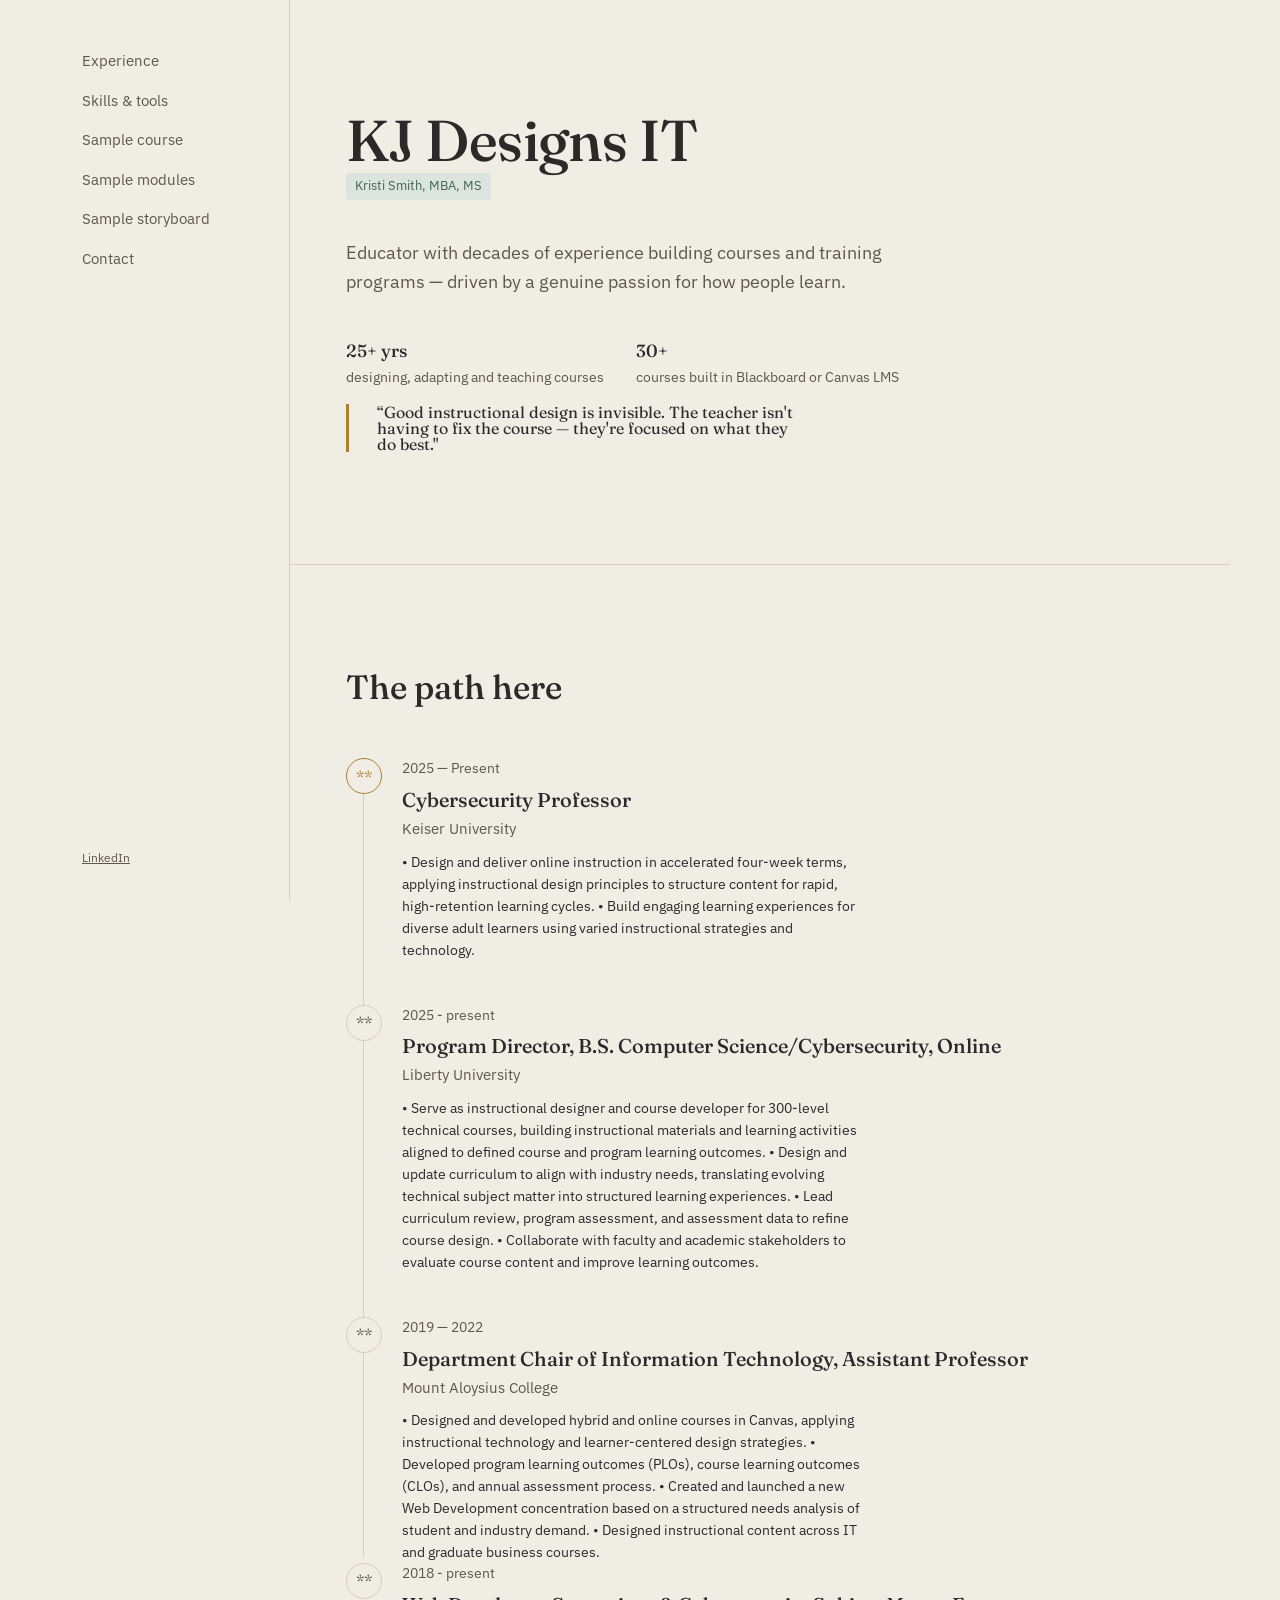
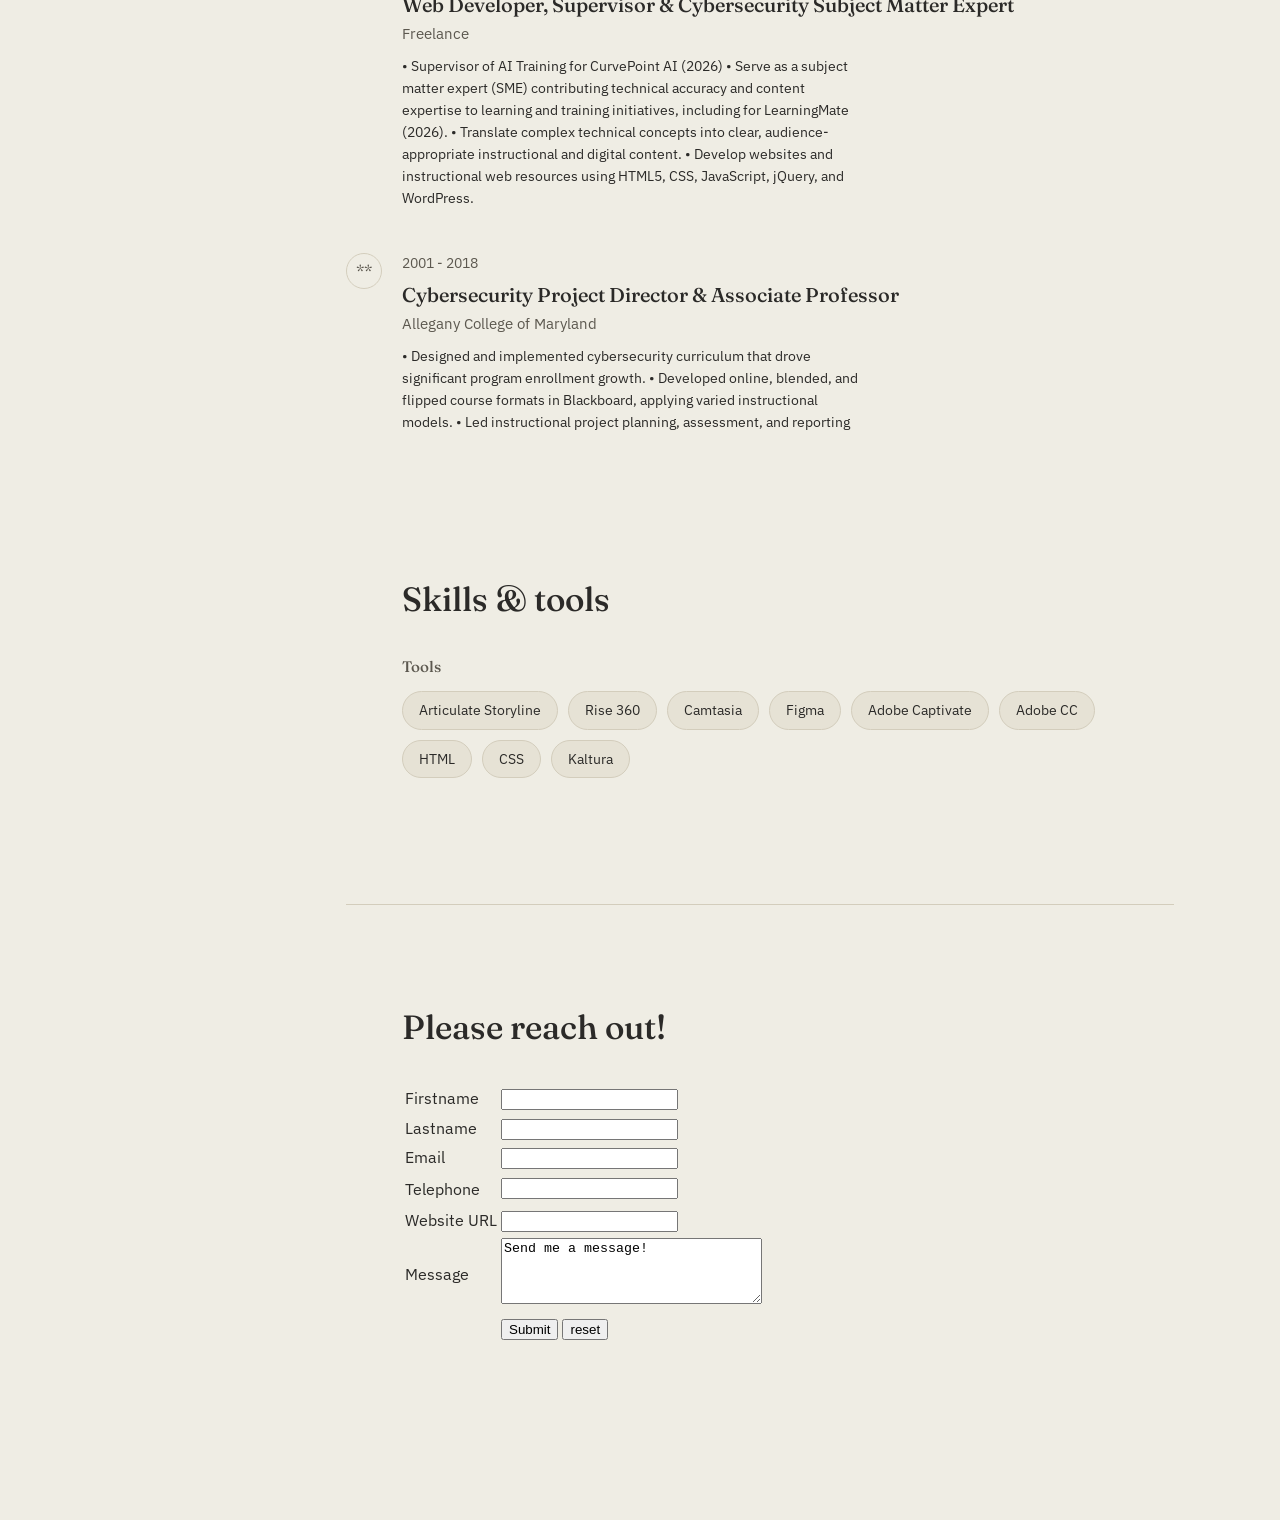
==== index.html @ 6489452f "Add files via upload" ====
<!DOCTYPE html>
<html lang="en">
<head>
<meta charset="UTF-8">
<meta name="viewport" content="width=device-width, initial-scale=1, viewport-fit=cover">
<title>KJ Designs IT</title>
<link rel="preconnect" href="https://fonts.googleapis.com">
<link rel="preconnect" href="https://fonts.gstatic.com" crossorigin>
<link href="https://fonts.googleapis.com/css2?family=Fraunces:opsz,wght@9..144,400;9..144,500;9..144,600&family=IBM+Plex+Sans:wght@400;500;600&display=swap" rel="stylesheet">
<link rel="stylesheet" href="styles.css">

</head>
<body>

<div class="mobile-nav">

  <a href="#work">Experience</a>
  <a href="#skills">Skills</a>
  <a href="content/idpage.html" target="_blank">Sample course</a>
   <a href="mod.htm" target="_blank">Sample modules</a>
    <a href="OSINT_Course_Storyboard.mp4" target="_blank">Sample storyboard</a>
  <a href="#contact">Contact</a>
</div>

<div class="layout">
  <nav class="toc">
    <div>
     
      <ul class="toc-links">
    
        <li><a href="#work">Experience</a></li>
        <li><a href="#skills">Skills &amp; tools</a></li>
         <li><a href="content/idpage.html" target="_blank">Sample course</a></li>
         <li><a href="mod.htm" target="_blank">Sample modules</a></li>
         <li> <a href="OSINT_Course_Storyboard.mp4" target="_blank">Sample storyboard</a></li>
          <li><a href="#contact">Contact</a></li>
      </ul>
    </div>
    <div class="toc-foot">   <a href="https://www.linkedin.com/in/kristismith7/" target="_blank">LinkedIn</a> <br></div>
  </nav>

  <main>

    <section id="story">
        <h1>KJ Designs IT</h1><span class="tag">Kristi Smith, MBA, MS</span>
    
      <p class="lede">
     Educator with decades of experience building courses and training programs — driven by a genuine passion for how people learn.
    
      <div class="hero-meta">
        <div><strong>25+ yrs</strong>designing, adapting and teaching courses</div>
        <div><strong>30+</strong>courses built in Blackboard or Canvas LMS</div>
      </div>
        <p class="quote">
       “Good instructional design is invisible. The teacher isn't having to fix the course — they're focused on what they do best."
    
    </section>

    <section id="work">
      <h2>The path here</h2>
      <div class="timeline">

        <div class="t-item current">
          <div class="t-num">**</div>
          <div class="t-period">2025 — Present</div>
          <div class="t-role">Cybersecurity Professor</div>
          <div class="t-org">Keiser University</div>
          <p class="desc">•	Design and deliver online instruction in accelerated four-week terms, applying instructional design principles to structure content for rapid, high-retention learning cycles.
•	Build engaging learning experiences for diverse adult learners using varied instructional strategies and technology.

</p>
</div>

        <div class="t-item">
          <div class="t-num">**</div>
          <div class="t-period">2025 - present</div>
          <div class="t-role">Program Director, B.S. Computer Science/Cybersecurity, Online</div>
          <div class="t-org">Liberty University</div>
          <p class="desc">•	Serve as instructional designer and course developer for 300-level technical courses, building instructional materials and learning activities aligned to defined course and program learning outcomes.
•	Design and update curriculum to align with industry needs, translating evolving technical subject matter into structured learning experiences.
•	Lead curriculum review, program assessment, and assessment data to refine course design.
•	Collaborate with faculty and academic stakeholders to evaluate course content and improve learning outcomes.

</p>
</div>

        <div class="t-item">
          <div class="t-num">**</div>
          <div class="t-period">2019 — 2022</div>
          <div class="t-role">Department Chair of Information Technology, Assistant Professor</div>
          <div class="t-org">Mount Aloysius College</div>
          <p class="desc">•	Designed and developed hybrid and online courses in Canvas, applying instructional technology and learner-centered design strategies.
•	Developed program learning outcomes (PLOs), course learning outcomes (CLOs), and annual assessment process.  
•	Created and launched a new Web Development concentration based on a structured needs analysis of student and industry demand.
•	Designed instructional content across IT and graduate business courses.
</p>
        </div>

      </div>
         <div class="t-item">
          <div class="t-num">**</div>
          <div class="t-period">2018 - present</div>
          <div class="t-role">Web Developer, Supervisor & Cybersecurity Subject Matter Expert  
</div>
          <div class="t-org">Freelance</div>
          <p class="desc">
•	Supervisor of AI Training for CurvePoint AI (2026)
•	Serve as a subject matter expert (SME) contributing technical accuracy and content expertise to learning and training initiatives, including for LearningMate (2026).
•	Translate complex technical concepts into clear, audience-appropriate instructional and digital content.
•	Develop websites and instructional web resources using HTML5, CSS, JavaScript, jQuery, and WordPress.

</p>
        </div>

     
               <div class="t-item">
          <div class="t-num">**</div>
          <div class="t-period">2001 - 2018</div>
          <div class="t-role">Cybersecurity Project Director & Associate Professor 
</div>
          <div class="t-org">Allegany College of Maryland</div>
          <p class="desc">
•	Designed and implemented cybersecurity curriculum that drove significant program enrollment growth.
•	Developed online, blended, and flipped course formats in Blackboard, applying varied instructional models.
•	Led instructional project planning, assessment, and reporting

</p>
        </div>


    <section id="skills">
      <h2>Skills &amp; tools</h2>

      <div class="skill-group">
        <h3>Tools</h3>
        <div class="pill-row">
          <span class="pill">Articulate Storyline</span>
          <span class="pill">Rise 360</span>
          <span class="pill">Camtasia</span>
          <span class="pill">Figma</span>
          <span class="pill">Adobe Captivate</span>
           <span class="pill">Adobe CC</span>
            <span class="pill">HTML</span>
             <span class="pill">CSS</span>
              <span class="pill">Kaltura</span>

        </div>
      </div>

 
    </section>

    <section id="contact">
      <h2>Please reach out!</h2>
  
      <div class="contact-links">
       
  </div>
       <form action="https://formsubmit.co/profkris23@gmail.com" method="POST" id="contactForm">
    <!-- FormSubmit settings (optional but recommended) -->
    <input type="hidden" name="_subject" value="New contact form submission">
    <input type="hidden" name="_captcha" value="false">
    <input type="hidden" name="_next" value="thanks.htm">

    <table>
        <tr>
            <td><label for="fname">Firstname</label></td>
            <td><input type="text" id="fname" name="fname" required></td>
        </tr>
        <tr>
            <td><label for="lname">Lastname</label></td>
            <td><input type="text" id="lname" name="lname" required></td>
        </tr>
        <tr>
            <td><label for="email">Email</label></td>
            <td><input type="email" id="email" name="email" required></td>
        </tr>
        <tr>
            <td><label for="phone">Telephone</label></td>
            <td>
                <input type="tel" id="phone" name="phone" required>
                <p id="phoneError" style="color: red; margin: 4px 0 0;"></p>
            </td>
        </tr>
        <tr>
            <td><label for="url">Website URL</label></td>
            <td><input type="url" id="url" name="url"></td>
        </tr>
        <tr>
            <td><label for="text1">Message</label></td>
            <td>
                <textarea id="text1" name="text1" rows="4" cols="30">Send me a message!</textarea>
            </td>
        </tr>
        <tr>
            <td></td>
            <td>
                <input type="submit" value="Submit">
                <input type="reset" value="reset">
            </td>
        </tr>
    </table>
</form>

<script>
    const form = document.getElementById("contactForm");
    const phoneInput = document.getElementById("phone");
    const phoneError = document.getElementById("phoneError");

    function isPhoneValid() {
        const phonePattern = /^[0-9]{10,}$/;
        return phonePattern.test(phoneInput.value.replace(/-/g, ""));
    }

    phoneInput.addEventListener("input", () => {
        phoneError.textContent = isPhoneValid()
            ? ""
            : "Please enter a valid phone number with at least 10 digits.";
    });

    form.addEventListener("submit", (event) => {
        if (!isPhoneValid()) {
            event.preventDefault();
            phoneError.textContent = "Please enter a valid phone number with at least 10 digits.";
            phoneInput.focus();
        }
       
    });
</script>
 

</body>
</html>
---- styles.css ----
:root {
    --paper: #EFEDE4;
    --paper-alt: #E6E2D5;
    --ink: #2B2A28;
    --ink-soft: #5C584F;
    --pine: #3F6659;
    --pine-soft: #DCE4DF;
    --gold: #B07E2E;
    --line: #D3CDBC;
    --serif: 'Fraunces', Georgia, serif;
    --sans: 'IBM Plex Sans', Arial, sans-serif;
    box-sizing: border-box;
    padding-top: env(safe-area-inset-top, 0px);
    padding-bottom: env(safe-area-inset-bottom, 0px);
  }

  @media (prefers-color-scheme: dark) {
    :root:not([data-theme="light"]) {
      --paper: #1B1A17;
      --paper-alt: #232220;
      --ink: #ECE8DD;
      --ink-soft: #B3AD9E;
      --pine: #8CB1A2;
      --pine-soft: #263530;
      --gold: #DDAE5E;
      --line: #3B372E;
    }
  }
  :root[data-theme="dark"] {
    --paper: #1B1A17;
    --paper-alt: #232220;
    --ink: #ECE8DD;
    --ink-soft: #B3AD9E;
    --pine: #8CB1A2;
    --pine-soft: #263530;
    --gold: #DDAE5E;
    --line: #3B372E;
  }

  html { scroll-padding-top: env(safe-area-inset-top, 0px); scroll-behavior: smooth; }
  * { box-sizing: border-box; }
  body {
    margin: 0;
    background: var(--paper);
    color: var(--ink);
    font-family: var(--sans);
    font-size: 16px;
    line-height: 1.6;
    -webkit-font-smoothing: antialiased;
  }

  a { color: inherit; }

  .layout {
    display: grid;
    grid-template-columns: 240px 1fr;
    max-width: 1180px;
    margin: 0 auto;
  }

  /* ---- Sidebar / nav ---- */
  nav.toc {
    position: sticky;
    top: 0;
    align-self: start;
    height: 100vh;
    padding: 48px 28px 32px 32px;
    border-right: 1px solid var(--line);
    display: flex;
    flex-direction: column;
    justify-content: space-between;
  }
  .toc-brand {
    font-family: var(--serif);
    font-size: 1.25rem;
    font-weight: 500;
    letter-spacing: 0.01em;
    margin-bottom: 40px;
  }
  .toc-brand span { display:block; font-size: 0.8rem; color: var(--ink-soft); font-weight: 400; margin-top: 4px; }
  .toc-links { list-style: none; padding: 0; margin: 0; display: flex; flex-direction: column; gap: 14px; }
  .toc-links a {
    text-decoration: none;
    color: var(--ink-soft);
    font-size: 0.92rem;
    border-left: 2px solid transparent;
    padding-left: 12px;
    margin-left: -14px;
    transition: color .15s ease, border-color .15s ease;
  }
  .toc-links a:hover, .toc-links a:focus-visible { color: var(--ink); border-color: var(--gold); }
  .toc-foot { font-size: 0.78rem; color: var(--ink-soft); }

  /* mobile nav */
  .mobile-nav { display: none; }

  main { min-width: 0; }
  section { padding: 96px 56px; border-bottom: 1px solid var(--line); }
  section:last-of-type { border-bottom: none; }

  h1, h2, h3 { font-family: var(--serif); font-weight: 500; margin: 0; }
  h1 { font-size: clamp(2.4rem, 5vw, 3.6rem); line-height: 1.08; letter-spacing: -0.01em; }
  h2 { font-size: clamp(1.6rem, 3vw, 2.1rem); margin-bottom: 28px; }
  p { max-width: 62ch; }
  .lede { font-size: 1.15rem; color: var(--ink-soft); max-width: 56ch; margin-top: 20px; }

  .tag {
    display: inline-block;
    font-size: 0.8rem;
    color: var(--pine);
    background: var(--pine-soft);
    border-radius: 3px;
    padding: 3px 9px;
    margin-bottom: 18px;
  }

  /* ---- Hero ---- */
  #story { padding-top: 110px; }
  .hero-meta { margin-top: 40px; display: flex; gap: 32px; flex-wrap: wrap; color: var(--ink-soft); font-size: 0.9rem; }
  .hero-meta strong { color: var(--ink); display:block; font-family: var(--serif); font-size: 1.1rem; font-weight: 500; }

  /* ---- Philosophy pull quote ---- */
  .quote {
    font-family: var(--serif);
    font-size: clamp(1rem, 3vw, 1rem);
    line-height: 1;
    max-width: 46ch;
    color: var(--ink);
    border-left: 3px solid var(--gold);
    padding-left: 28px;
  }
  .quote-attr { margin-top: 10px; font-family: var(--sans); font-size: 0.9rem; color: var(--ink-soft); }
  .principles { margin-top: 36px; display: grid; grid-template-columns: repeat(2, 1fr); gap: 36px 48px; }
  .principle h3 { font-size: 1.05rem; margin-bottom: 8px; }
  .principle p { font-size: 0.95rem; color: var(--ink-soft); margin: 0; }

  /* ---- Journey timeline ---- */
  .timeline { margin-top: 44px; position: relative; }
  .timeline::before {
    content: ""; position: absolute; left: 17px; top: 6px; bottom: 6px; width: 1px; background: var(--line);
  }
  .t-item { position: relative; padding-left: 56px; margin-bottom: 44px; }
  .t-item:last-child { margin-bottom: 0; }
  .t-num {
    position: absolute; left: 0; top: 0; width: 36px; height: 36px; border-radius: 50%;
    background: var(--paper); border: 1px solid var(--line); color: var(--ink-soft);
    display: flex; align-items: center; justify-content: center; font-size: 0.85rem; font-family: var(--serif);
  }
  .t-item.current .t-num { border-color: var(--gold); color: var(--gold); }
  .t-period { font-size: 0.85rem; color: var(--ink-soft); margin-bottom: 4px; }
  .t-role { font-family: var(--serif); font-size: 1.25rem; font-weight: 500; }
  .t-org { color: var(--ink-soft); font-size: 0.95rem; margin-bottom: 10px; }
  .t-item p.desc { font-size: 0.86rem; margin: 0; max-width: 58ch; }

  /* ---- Work ---- */
  .work-list { margin-top: 22px; display: flex; flex-direction: column; }
  .work-item {
    display: grid; grid-template-columns: 1fr 1.6fr; gap: 20px;
    padding: 36px 0; border-top: 1px solid var(--line);
  }
  .work-item:last-child { border-bottom: 1px solid var(--line); }
  .work-kicker { font-size: 0.82rem; color: var(--gold); margin-bottom: 8px; }
  .work-title { font-family: var(--serif); font-size: 1 rem; font-weight: 500; margin-bottom: 10px; }
  .work-meta { font-size: 0.85rem; color: var(--ink-soft); margin-bottom: 14px; }
  .work-desc { font-size: 0.85rem; color: var(--ink-soft); }
  .work-stats { display: flex; gap: 28px; margin-top: 14px; flex-wrap: wrap; }
  .work-stats div strong { display: block; font-family: var(--serif); font-size: 1.3rem; color: var(--ink); }
  .work-stats div span { font-size: 0.78rem; color: var(--ink-soft); }

  /* ---- Skills ---- */
  .skill-group { margin-bottom: 30px; }
  .skill-group h3 { font-size: 0.95rem; color: var(--ink-soft); font-weight: 500; margin-bottom: 12px; }
  .pill-row { display: flex; flex-wrap: wrap; gap: 10px; }
  .pill {
    border: 1px solid var(--line); border-radius: 20px; padding: 7px 16px; font-size: 0.88rem;
    background: var(--paper-alt);
  }

  /* ---- Contact ---- */
  #contact { padding-bottom: 80px; }
  .contact-box { margin-top: 32px; display: flex; align-items: baseline; gap: 18px; flex-wrap: wrap; }
  .contact-box a.email {
    font-family: var(--serif); font-size: 1.6rem; text-decoration: none; border-bottom: 2px solid var(--gold);
  }
  .contact-links { margin-top: 28px; display: flex; gap: 24px; font-size: 0.92rem; }
  .contact-links a { text-decoration: none; color: var(--ink-soft); border-bottom: 1px solid var(--line); padding-bottom: 2px; }
  .contact-links a:hover { color: var(--pine); border-color: var(--pine); }
  footer.note { margin-top: 64px; font-size: 0.8rem; color: var(--ink-soft); }

  @media (max-width: 860px) {
    .layout { grid-template-columns: 1fr; }
    nav.toc { display: none; }
    .mobile-nav {
      display: flex; position: sticky; top: 0; z-index: 10;
      background: var(--paper); border-bottom: 1px solid var(--line);
      padding: 14px 20px; padding-top: calc(14px + env(safe-area-inset-top, 0px));
      gap: 20px; overflow-x: auto; font-size: 0.85rem;
    }
    .mobile-nav a { white-space: nowrap; text-decoration: none; color: var(--ink-soft); }
    section { padding: 56px 24px; }
    .principles { grid-template-columns: 1fr; }
    .work-item { grid-template-columns: 1fr; gap: 12px; }
  }
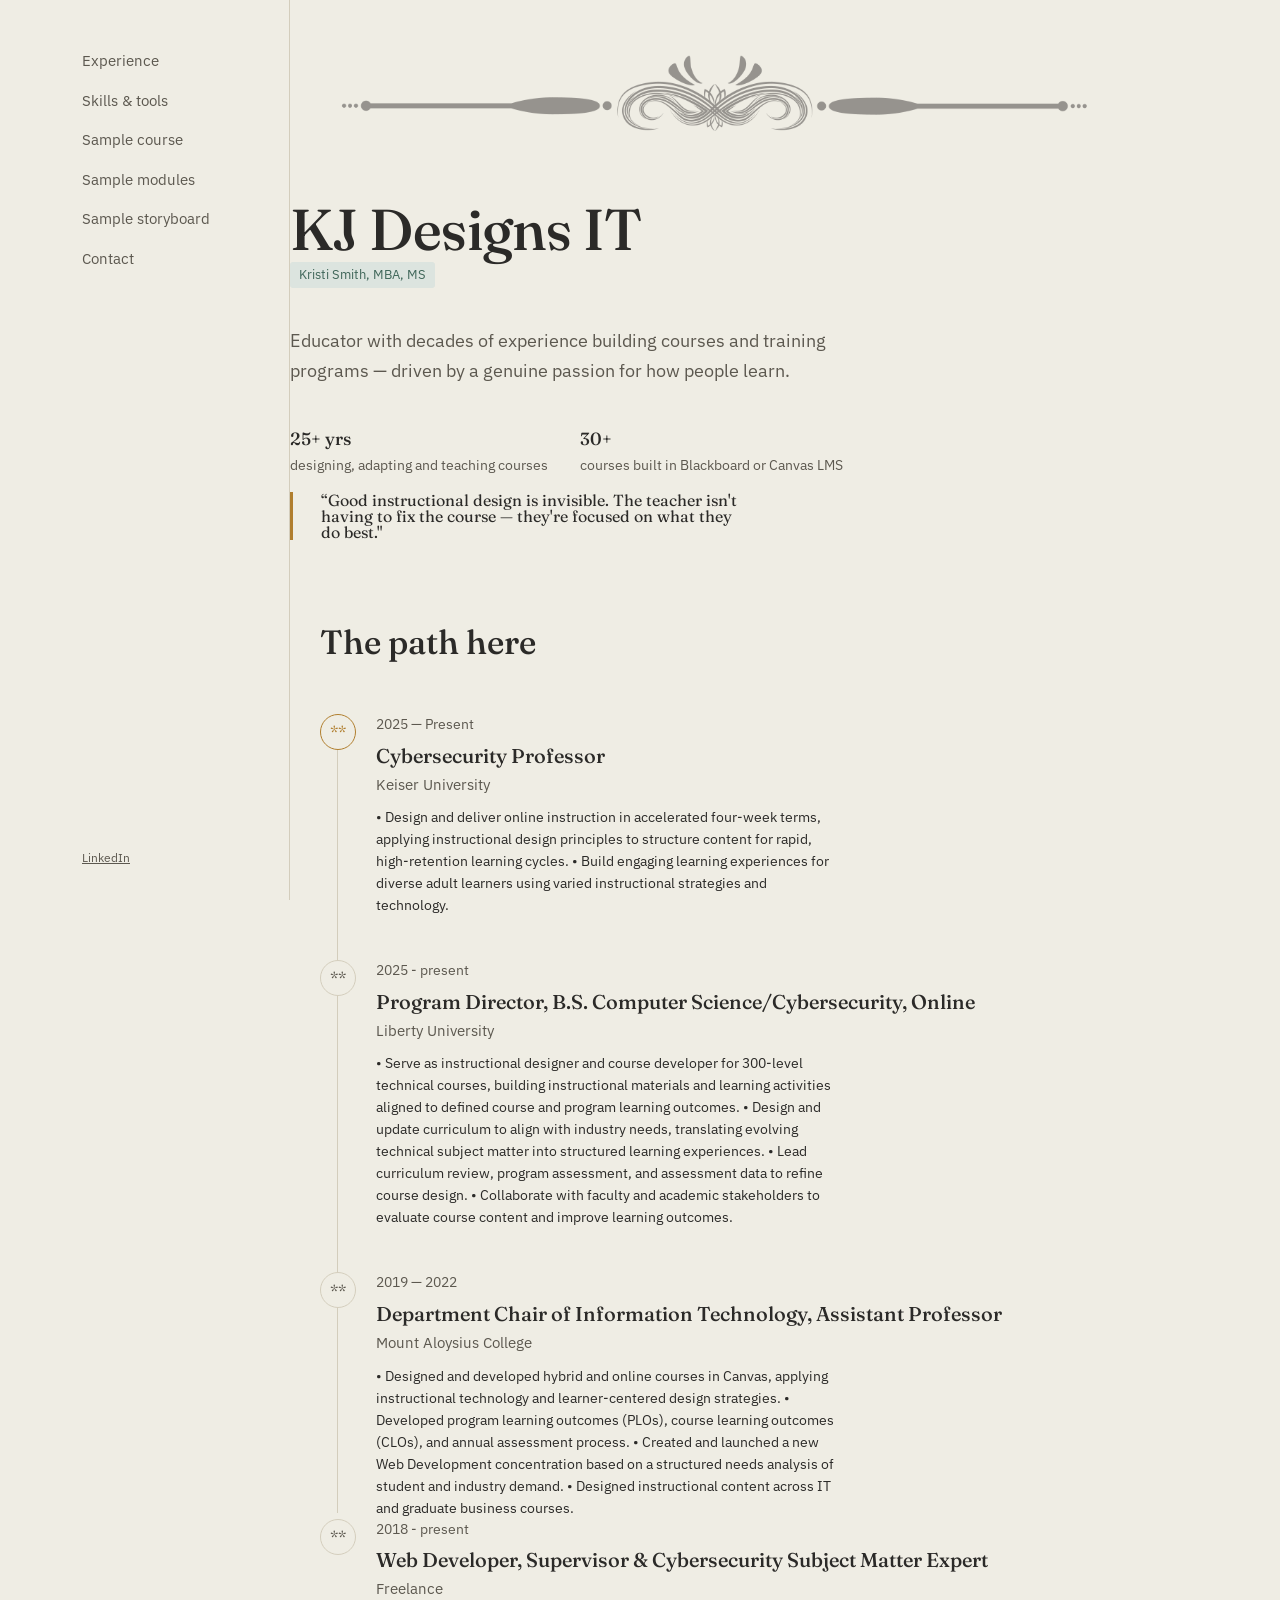
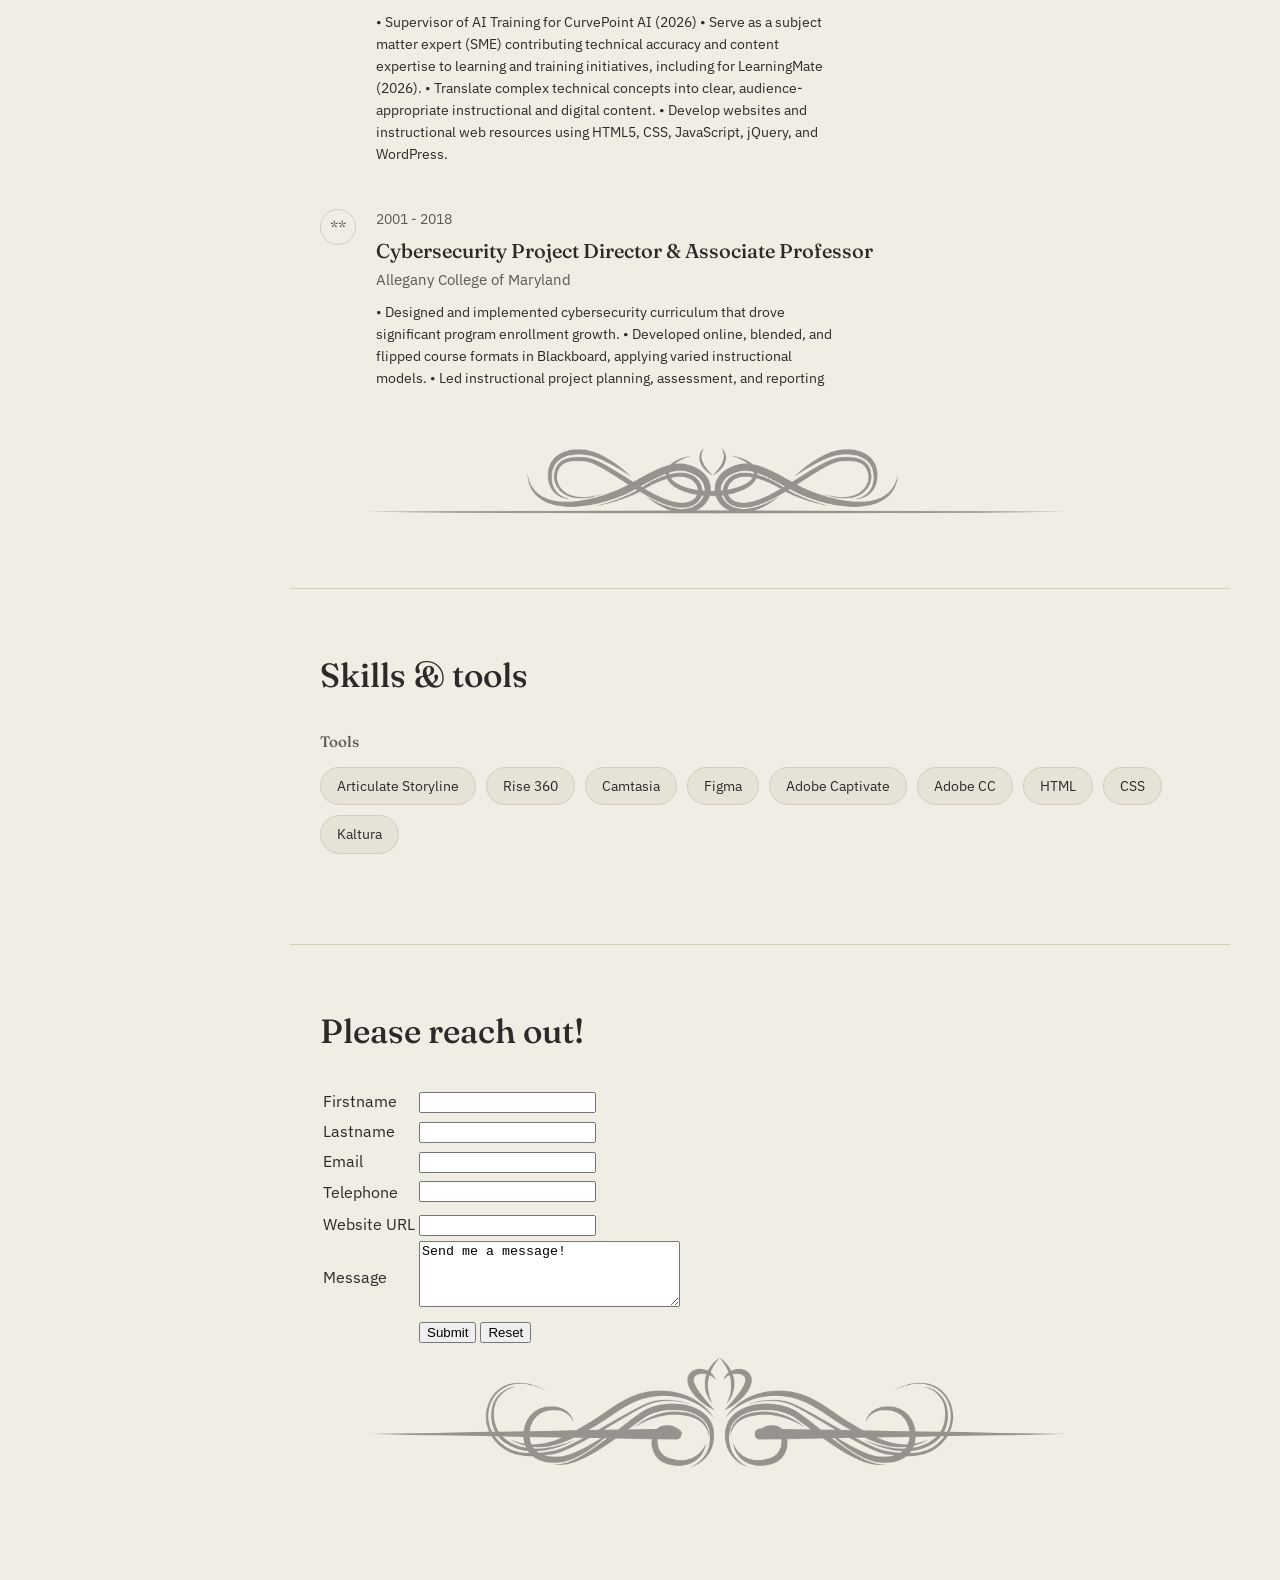
==== commit 15d788b3: "Add files via upload" ====
--- a/index.html
+++ b/index.html
@@ -40,8 +40,8 @@
   </nav>
 
   <main>
-
-    <section id="story">
+<img src="div3.png" alt="divider" width="90%" class="transparent-img">
+  
         <h1>KJ Designs IT</h1><span class="tag">Kristi Smith, MBA, MS</span>
     
       <p class="lede">
@@ -52,9 +52,8 @@
         <div><strong>30+</strong>courses built in Blackboard or Canvas LMS</div>
       </div>
         <p class="quote">
-       “Good instructional design is invisible. The teacher isn't having to fix the course — they're focused on what they do best."
-    
-    </section>
+       “Good instructional design is invisible. The teacher isn't having to fix the course — they're focused on what they do best."</p>
+  
 
     <section id="work">
       <h2>The path here</h2>
@@ -123,10 +122,10 @@
 •	Designed and implemented cybersecurity curriculum that drove significant program enrollment growth.
 •	Developed online, blended, and flipped course formats in Blackboard, applying varied instructional models.
 •	Led instructional project planning, assessment, and reporting
-
-</p>
-        </div>
-
+</p>
+        </div>
+        <img src="div2.png" alt="divider" width="90%" class="transparent-img">
+</section>
 
     <section id="skills">
       <h2>Skills &amp; tools</h2>
@@ -196,10 +195,11 @@
             <td></td>
             <td>
                 <input type="submit" value="Submit">
-                <input type="reset" value="reset">
+                <input type="reset" value="Reset">
             </td>
         </tr>
     </table>
+        <img src="div1.png" alt="divider" width="90%" class="transparent-img">
 </form>
 
 <script>
--- a/styles.css
+++ b/styles.css
@@ -48,7 +48,7 @@
     line-height: 1.6;
     -webkit-font-smoothing: antialiased;
   }
-
+.center{text-align: center;}
   a { color: inherit; }
 
   .layout {
@@ -95,7 +95,7 @@
   .mobile-nav { display: none; }
 
   main { min-width: 0; }
-  section { padding: 96px 56px; border-bottom: 1px solid var(--line); }
+  section { padding: 60px 30px; border-bottom: 1px solid var(--line); }
   section:last-of-type { border-bottom: none; }
 
   h1, h2, h3 { font-family: var(--serif); font-weight: 500; margin: 0; }
@@ -103,7 +103,10 @@
   h2 { font-size: clamp(1.6rem, 3vw, 2.1rem); margin-bottom: 28px; }
   p { max-width: 62ch; }
   .lede { font-size: 1.15rem; color: var(--ink-soft); max-width: 56ch; margin-top: 20px; }
-
+.transparent-img {
+  /* Sets the image to 50% opacity */
+  opacity: 0.5; 
+}
   .tag {
     display: inline-block;
     font-size: 0.8rem;
@@ -112,6 +115,7 @@
     border-radius: 3px;
     padding: 3px 9px;
     margin-bottom: 18px;
+    text-align: right;
   }
 
   /* ---- Hero ---- */
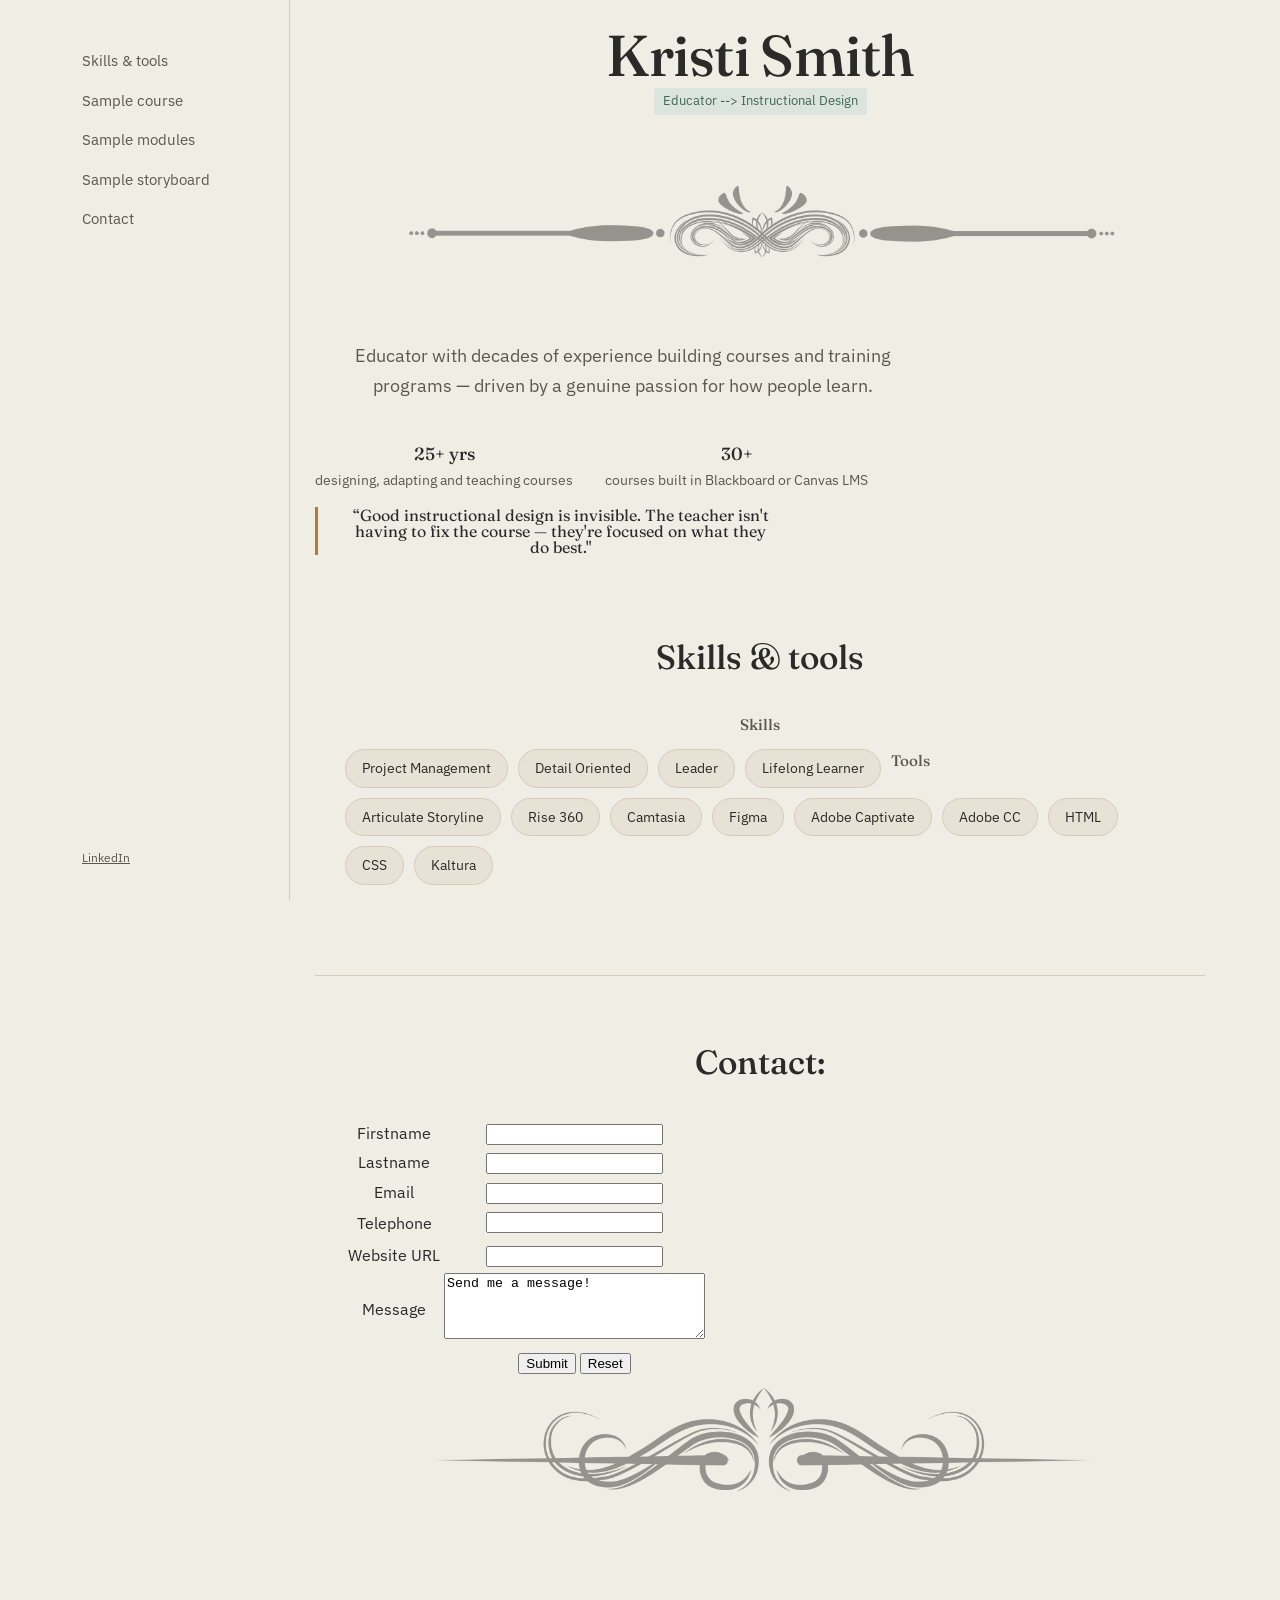
==== commit eafde053: "Add files via upload" ====
--- a/index.html
+++ b/index.html
@@ -3,7 +3,7 @@
 <head>
 <meta charset="UTF-8">
 <meta name="viewport" content="width=device-width, initial-scale=1, viewport-fit=cover">
-<title>KJ Designs IT</title>
+<title>Kristi Smith Educational Design</title>
 <link rel="preconnect" href="https://fonts.googleapis.com">
 <link rel="preconnect" href="https://fonts.gstatic.com" crossorigin>
 <link href="https://fonts.googleapis.com/css2?family=Fraunces:opsz,wght@9..144,400;9..144,500;9..144,600&family=IBM+Plex+Sans:wght@400;500;600&display=swap" rel="stylesheet">
@@ -14,11 +14,10 @@
 
 <div class="mobile-nav">
 
-  <a href="#work">Experience</a>
   <a href="#skills">Skills</a>
   <a href="content/idpage.html" target="_blank">Sample course</a>
    <a href="mod.htm" target="_blank">Sample modules</a>
-    <a href="OSINT_Course_Storyboard.mp4" target="_blank">Sample storyboard</a>
+    <a href="course.htm">Sample storyboard</a>
   <a href="#contact">Contact</a>
 </div>
 
@@ -28,11 +27,10 @@
      
       <ul class="toc-links">
     
-        <li><a href="#work">Experience</a></li>
         <li><a href="#skills">Skills &amp; tools</a></li>
          <li><a href="content/idpage.html" target="_blank">Sample course</a></li>
          <li><a href="mod.htm" target="_blank">Sample modules</a></li>
-         <li> <a href="OSINT_Course_Storyboard.mp4" target="_blank">Sample storyboard</a></li>
+         <li> <a href="course.htm">Sample storyboard</a></li>
           <li><a href="#contact">Contact</a></li>
       </ul>
     </div>
@@ -40,9 +38,9 @@
   </nav>
 
   <main>
-<img src="div3.png" alt="divider" width="90%" class="transparent-img">
+ <h1>Kristi Smith</h1><span class="tag">Educator --> Instructional Design</span>
+ <img src="div3.png" alt="divider" width="90%" class="transparent-img">
   
-        <h1>KJ Designs IT</h1><span class="tag">Kristi Smith, MBA, MS</span>
     
       <p class="lede">
      Educator with decades of experience building courses and training programs — driven by a genuine passion for how people learn.
@@ -53,85 +51,18 @@
       </div>
         <p class="quote">
        “Good instructional design is invisible. The teacher isn't having to fix the course — they're focused on what they do best."</p>
-  
-
-    <section id="work">
-      <h2>The path here</h2>
-      <div class="timeline">
-
-        <div class="t-item current">
-          <div class="t-num">**</div>
-          <div class="t-period">2025 — Present</div>
-          <div class="t-role">Cybersecurity Professor</div>
-          <div class="t-org">Keiser University</div>
-          <p class="desc">•	Design and deliver online instruction in accelerated four-week terms, applying instructional design principles to structure content for rapid, high-retention learning cycles.
-•	Build engaging learning experiences for diverse adult learners using varied instructional strategies and technology.
-
-</p>
-</div>
-
-        <div class="t-item">
-          <div class="t-num">**</div>
-          <div class="t-period">2025 - present</div>
-          <div class="t-role">Program Director, B.S. Computer Science/Cybersecurity, Online</div>
-          <div class="t-org">Liberty University</div>
-          <p class="desc">•	Serve as instructional designer and course developer for 300-level technical courses, building instructional materials and learning activities aligned to defined course and program learning outcomes.
-•	Design and update curriculum to align with industry needs, translating evolving technical subject matter into structured learning experiences.
-•	Lead curriculum review, program assessment, and assessment data to refine course design.
-•	Collaborate with faculty and academic stakeholders to evaluate course content and improve learning outcomes.
-
-</p>
-</div>
-
-        <div class="t-item">
-          <div class="t-num">**</div>
-          <div class="t-period">2019 — 2022</div>
-          <div class="t-role">Department Chair of Information Technology, Assistant Professor</div>
-          <div class="t-org">Mount Aloysius College</div>
-          <p class="desc">•	Designed and developed hybrid and online courses in Canvas, applying instructional technology and learner-centered design strategies.
-•	Developed program learning outcomes (PLOs), course learning outcomes (CLOs), and annual assessment process.  
-•	Created and launched a new Web Development concentration based on a structured needs analysis of student and industry demand.
-•	Designed instructional content across IT and graduate business courses.
-</p>
-        </div>
-
-      </div>
-         <div class="t-item">
-          <div class="t-num">**</div>
-          <div class="t-period">2018 - present</div>
-          <div class="t-role">Web Developer, Supervisor & Cybersecurity Subject Matter Expert  
-</div>
-          <div class="t-org">Freelance</div>
-          <p class="desc">
-•	Supervisor of AI Training for CurvePoint AI (2026)
-•	Serve as a subject matter expert (SME) contributing technical accuracy and content expertise to learning and training initiatives, including for LearningMate (2026).
-•	Translate complex technical concepts into clear, audience-appropriate instructional and digital content.
-•	Develop websites and instructional web resources using HTML5, CSS, JavaScript, jQuery, and WordPress.
-
-</p>
-        </div>
-
-     
-               <div class="t-item">
-          <div class="t-num">**</div>
-          <div class="t-period">2001 - 2018</div>
-          <div class="t-role">Cybersecurity Project Director & Associate Professor 
-</div>
-          <div class="t-org">Allegany College of Maryland</div>
-          <p class="desc">
-•	Designed and implemented cybersecurity curriculum that drove significant program enrollment growth.
-•	Developed online, blended, and flipped course formats in Blackboard, applying varied instructional models.
-•	Led instructional project planning, assessment, and reporting
-</p>
-        </div>
-        <img src="div2.png" alt="divider" width="90%" class="transparent-img">
-</section>
 
     <section id="skills">
       <h2>Skills &amp; tools</h2>
 
       <div class="skill-group">
-        <h3>Tools</h3>
+            <h3>Skills</h3>
+        <div class="pill-row">
+          <span class="pill">Project Management</span>
+          <span class="pill">Detail Oriented</span>
+          <span class="pill">Leader</span>
+            <span class="pill">Lifelong Learner</span>
+          <h3>Tools</h3>
         <div class="pill-row">
           <span class="pill">Articulate Storyline</span>
           <span class="pill">Rise 360</span>
@@ -146,11 +77,10 @@
         </div>
       </div>
 
- 
     </section>
 
     <section id="contact">
-      <h2>Please reach out!</h2>
+      <h2>Contact:</h2>
   
       <div class="contact-links">
        
@@ -199,7 +129,7 @@
             </td>
         </tr>
     </table>
-        <img src="div1.png" alt="divider" width="90%" class="transparent-img">
+        <img src="div1.png" alt="divider image" width="90%" class="transparent-img">
 </form>
 
 <script>
--- a/styles.css
+++ b/styles.css
@@ -94,7 +94,7 @@
   /* mobile nav */
   .mobile-nav { display: none; }
 
-  main { min-width: 0; }
+  main { min-width: 0; padding: 25px; text-align: center;}
   section { padding: 60px 30px; border-bottom: 1px solid var(--line); }
   section:last-of-type { border-bottom: none; }
 
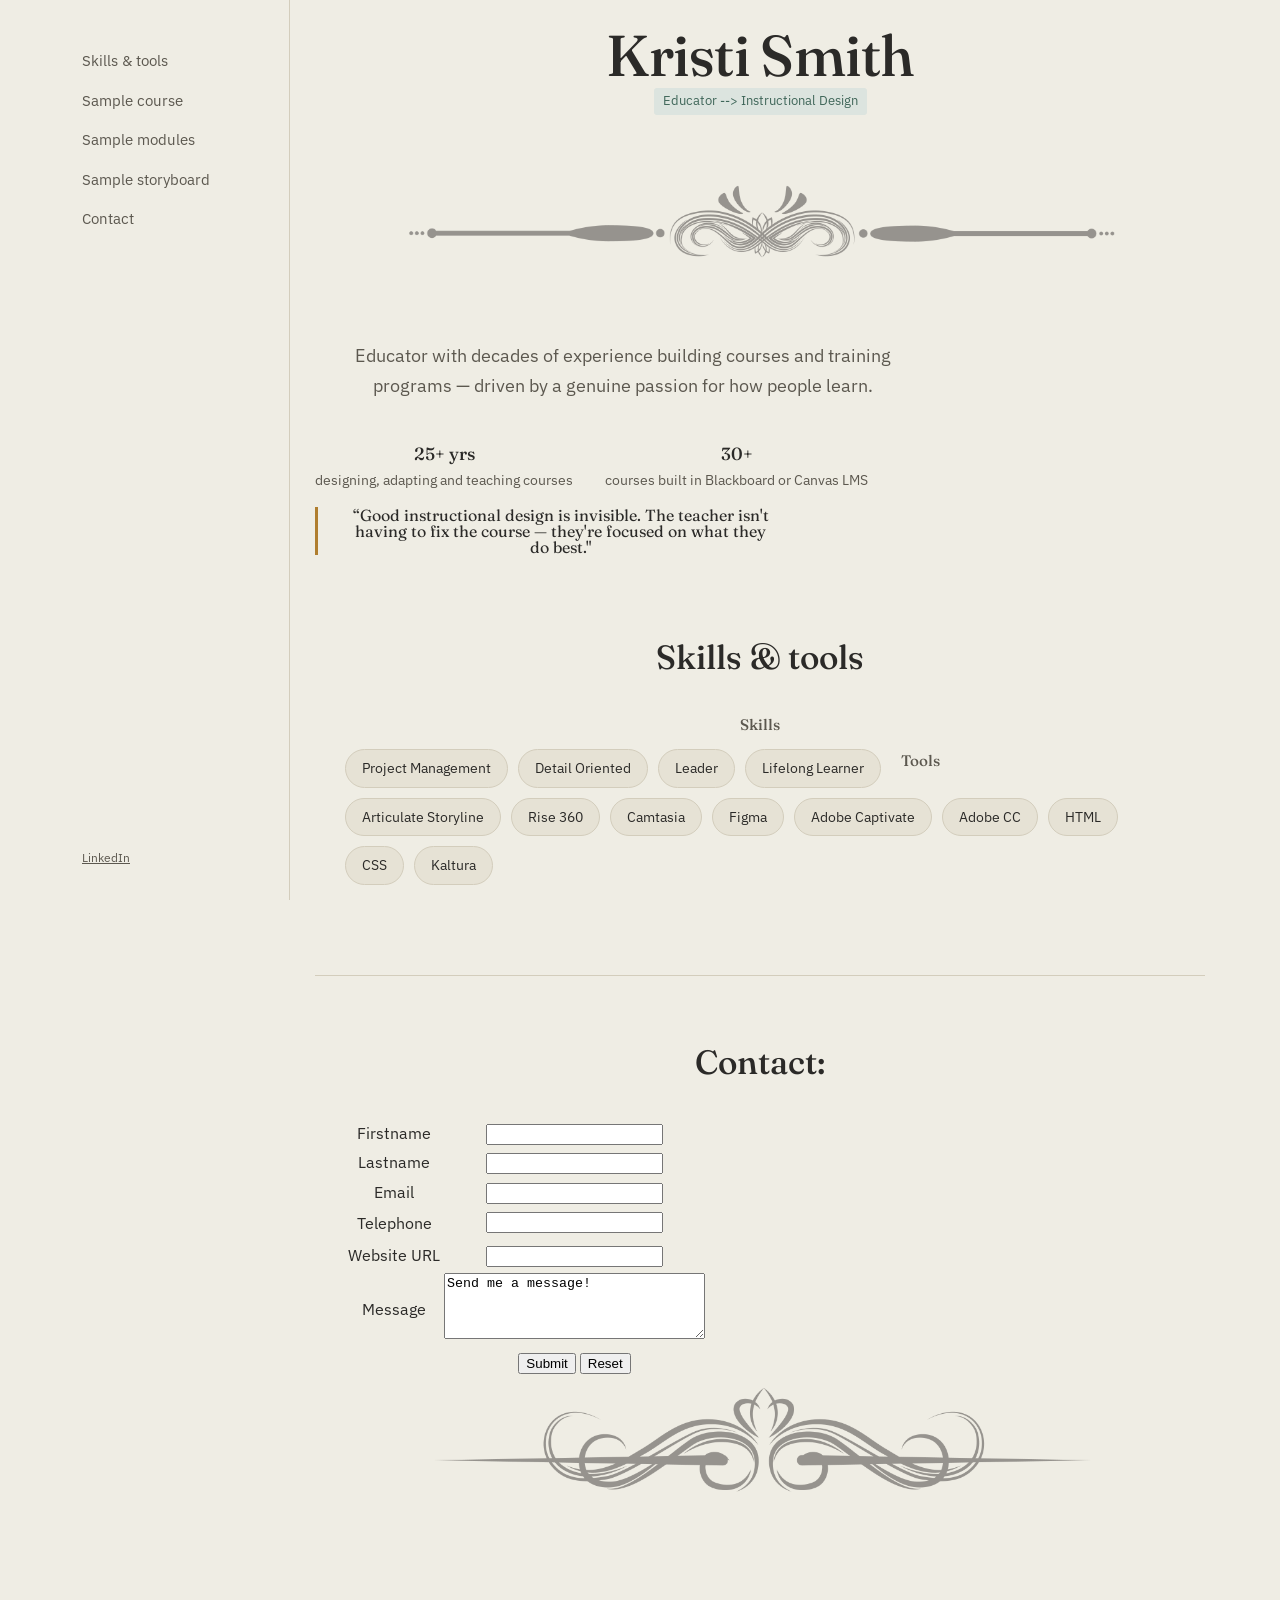
==== commit 308eb694: "Add files via upload" ====
--- a/index.html
+++ b/index.html
@@ -62,6 +62,7 @@
           <span class="pill">Detail Oriented</span>
           <span class="pill">Leader</span>
             <span class="pill">Lifelong Learner</span>
+            <br>
           <h3>Tools</h3>
         <div class="pill-row">
           <span class="pill">Articulate Storyline</span>
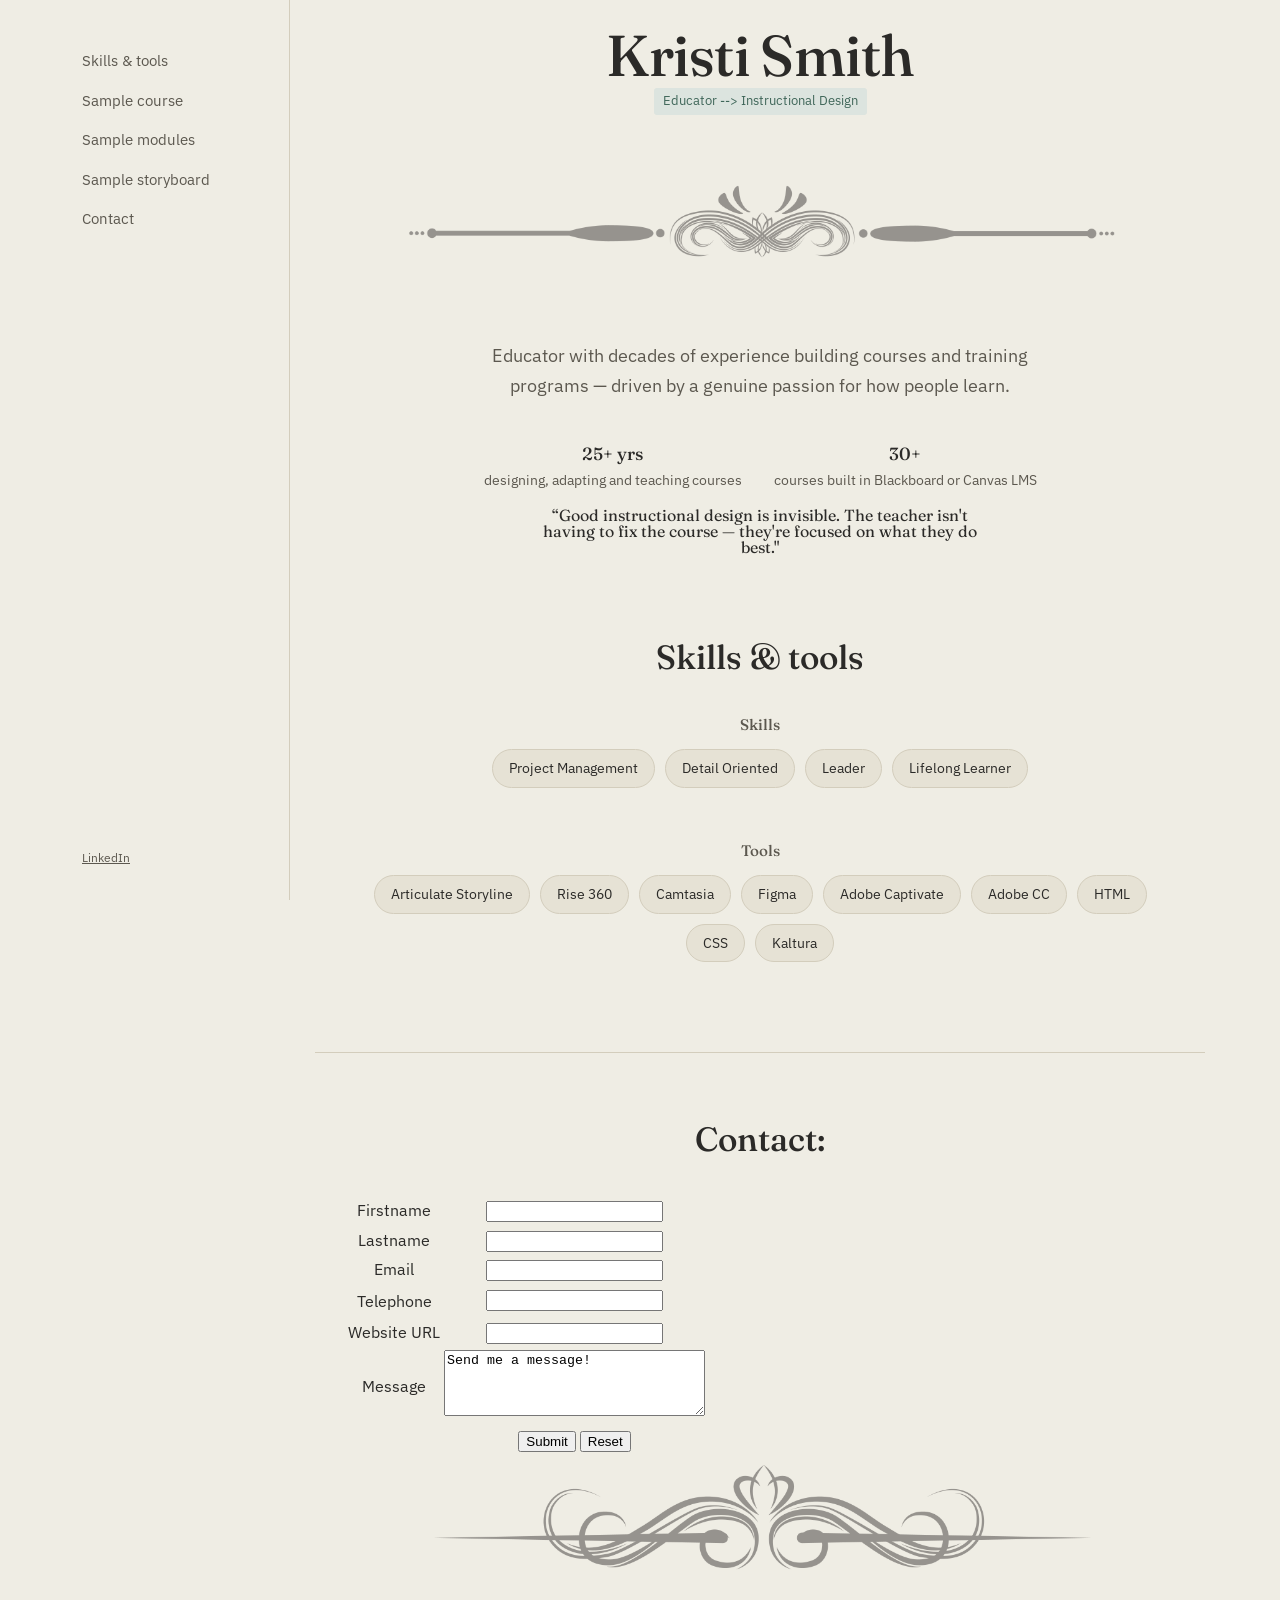
==== commit a0874751: "Add files via upload" ====
--- a/index.html
+++ b/index.html
@@ -44,7 +44,7 @@
     
       <p class="lede">
      Educator with decades of experience building courses and training programs — driven by a genuine passion for how people learn.
-    
+    </p>
       <div class="hero-meta">
         <div><strong>25+ yrs</strong>designing, adapting and teaching courses</div>
         <div><strong>30+</strong>courses built in Blackboard or Canvas LMS</div>
@@ -62,7 +62,8 @@
           <span class="pill">Detail Oriented</span>
           <span class="pill">Leader</span>
             <span class="pill">Lifelong Learner</span>
-            <br>
+            </div>
+            <br><br>
           <h3>Tools</h3>
         <div class="pill-row">
           <span class="pill">Articulate Storyline</span>
@@ -86,6 +87,7 @@
       <div class="contact-links">
        
   </div>
+
        <form action="https://formsubmit.co/profkris23@gmail.com" method="POST" id="contactForm">
     <!-- FormSubmit settings (optional but recommended) -->
     <input type="hidden" name="_subject" value="New contact form submission">
--- a/styles.css
+++ b/styles.css
@@ -95,14 +95,15 @@
   .mobile-nav { display: none; }
 
   main { min-width: 0; padding: 25px; text-align: center;}
-  section { padding: 60px 30px; border-bottom: 1px solid var(--line); }
+  section { padding: 60px 30px; border-bottom: 1px solid var(--line); text-align: center; }
   section:last-of-type { border-bottom: none; }
 
   h1, h2, h3 { font-family: var(--serif); font-weight: 500; margin: 0; }
   h1 { font-size: clamp(2.4rem, 5vw, 3.6rem); line-height: 1.08; letter-spacing: -0.01em; }
   h2 { font-size: clamp(1.6rem, 3vw, 2.1rem); margin-bottom: 28px; }
   p { max-width: 62ch; }
-  .lede { font-size: 1.15rem; color: var(--ink-soft); max-width: 56ch; margin-top: 20px; }
+  .lede { font-size: 1.15rem; color: var(--ink-soft); max-width: 56ch; 
+    margin-top: 20px; text-align: center; }
 .transparent-img {
   /* Sets the image to 50% opacity */
   opacity: 0.5; 
@@ -119,7 +120,7 @@
   }
 
   /* ---- Hero ---- */
-  #story { padding-top: 110px; }
+  #story { padding-top: 60px; }
   .hero-meta { margin-top: 40px; display: flex; gap: 32px; flex-wrap: wrap; color: var(--ink-soft); font-size: 0.9rem; }
   .hero-meta strong { color: var(--ink); display:block; font-family: var(--serif); font-size: 1.1rem; font-weight: 500; }
 
@@ -181,7 +182,7 @@
   }
 
   /* ---- Contact ---- */
-  #contact { padding-bottom: 80px; }
+  #contact { padding-bottom: 50px; }
   .contact-box { margin-top: 32px; display: flex; align-items: baseline; gap: 18px; flex-wrap: wrap; }
   .contact-box a.email {
     font-family: var(--serif); font-size: 1.6rem; text-decoration: none; border-bottom: 2px solid var(--gold);
@@ -204,4 +205,26 @@
     section { padding: 56px 24px; }
     .principles { grid-template-columns: 1fr; }
     .work-item { grid-template-columns: 1fr; gap: 12px; }
-  }+  }
+  /* Center width-limited blocks */
+p,
+.lede,
+.quote {
+  margin-left: auto;
+  margin-right: auto;
+}
+
+/* Flex rows ignore text-align, so center them with justify-content */
+.hero-meta,
+.pill-row,
+.contact-box,
+.contact-links,
+.work-stats {
+  justify-content: center;
+}
+
+/* Quote: the left border looks odd when centered */
+.quote {
+  border-left: none;
+  padding-left: 0;
+}
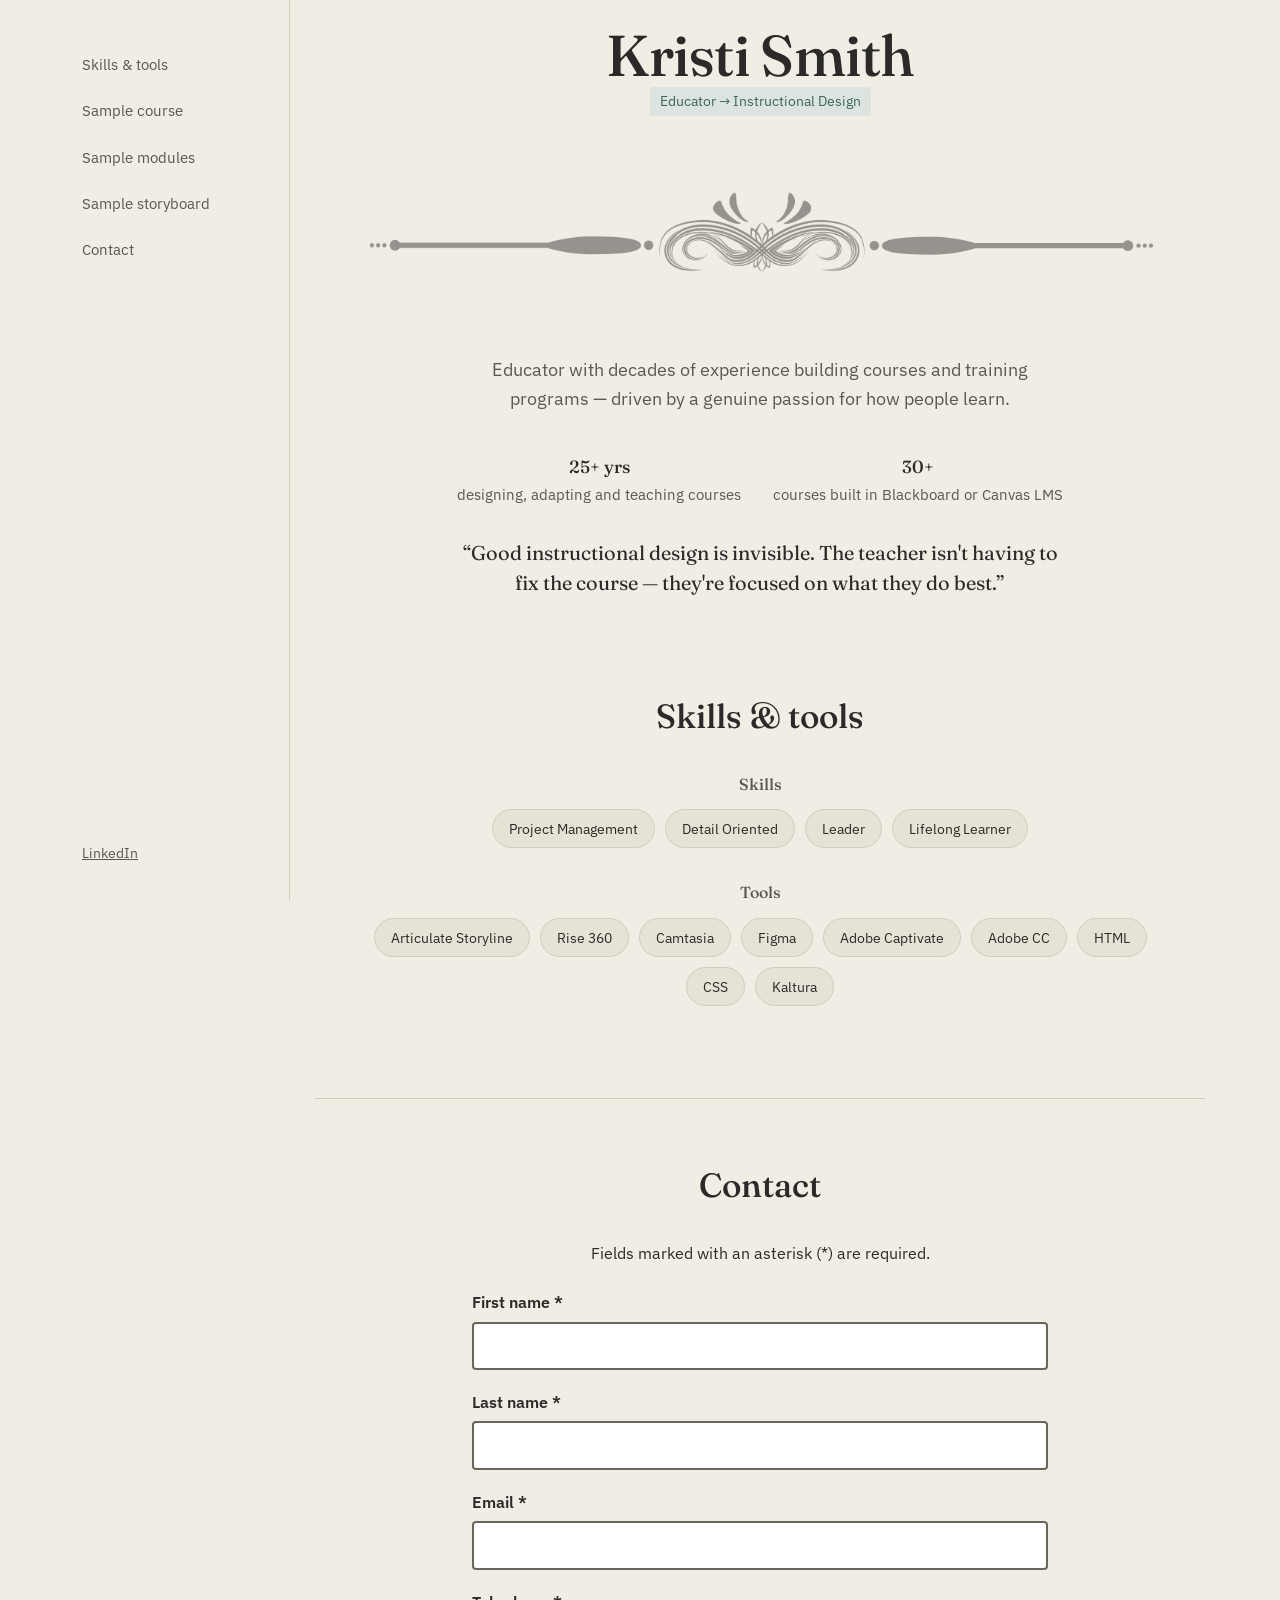
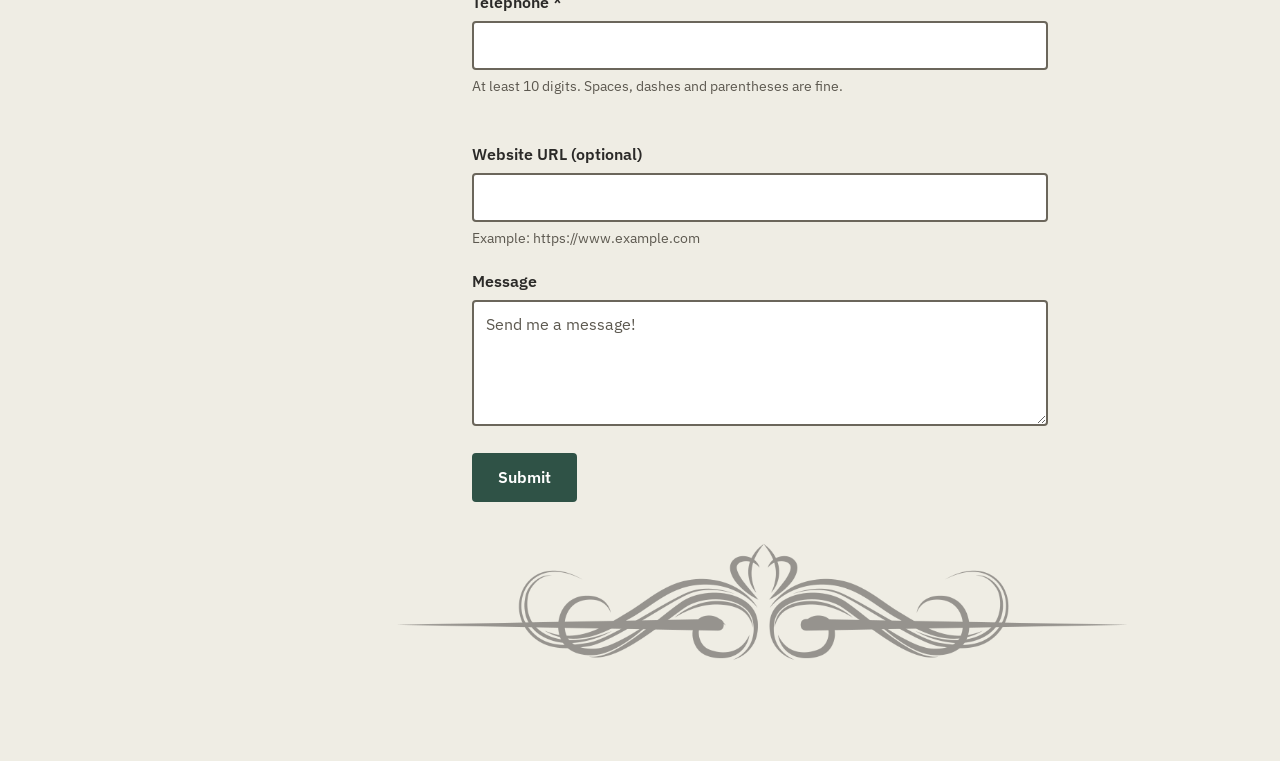
==== commit 9d56e4e4: "Add files via upload" ====
--- a/index.html
+++ b/index.html
@@ -3,164 +3,185 @@
 <head>
 <meta charset="UTF-8">
 <meta name="viewport" content="width=device-width, initial-scale=1, viewport-fit=cover">
-<title>Kristi Smith Educational Design</title>
+<title>Kristi Smith | Instructional Design Portfolio</title>
 <link rel="preconnect" href="https://fonts.googleapis.com">
 <link rel="preconnect" href="https://fonts.gstatic.com" crossorigin>
 <link href="https://fonts.googleapis.com/css2?family=Fraunces:opsz,wght@9..144,400;9..144,500;9..144,600&family=IBM+Plex+Sans:wght@400;500;600&display=swap" rel="stylesheet">
 <link rel="stylesheet" href="styles.css">
 
+
 </head>
 <body>
 
-<div class="mobile-nav">
+<a class="skip-link" href="#main-content">Skip to main content</a>
 
+<nav class="mobile-nav" aria-label="Mobile navigation">
   <a href="#skills">Skills</a>
-  <a href="content/idpage.html" target="_blank">Sample course</a>
-   <a href="mod.htm" target="_blank">Sample modules</a>
-    <a href="course.htm">Sample storyboard</a>
+  <a href="content/idpage.html" target="_blank" rel="noopener noreferrer">Sample course<span class="visually-hidden"> (opens in a new tab)</span></a>
+  <a href="mod.htm" target="_blank" rel="noopener noreferrer">Sample modules<span class="visually-hidden"> (opens in a new tab)</span></a>
+  <a href="course.htm">Sample storyboard</a>
   <a href="#contact">Contact</a>
+</nav>
+
+<div class="layout">
+  <nav class="toc" aria-label="Main navigation">
+    <div>
+      <ul class="toc-links">
+        <li><a href="#skills">Skills &amp; tools</a></li>
+        <li><a href="content/idpage.html" target="_blank" rel="noopener noreferrer">Sample course<span class="visually-hidden"> (opens in a new tab)</span></a></li>
+        <li><a href="mod.htm" target="_blank" rel="noopener noreferrer">Sample modules<span class="visually-hidden"> (opens in a new tab)</span></a></li>
+        <li><a href="course.htm">Sample storyboard</a></li>
+        <li><a href="#contact">Contact</a></li>
+      </ul>
+    </div>
+    <div class="toc-foot">
+      <a href="https://www.linkedin.com/in/kristismith7/" target="_blank" rel="noopener noreferrer">LinkedIn<span class="visually-hidden"> (opens in a new tab)</span></a>
+    </div>
+  </nav>
+
+  <main id="main-content" tabindex="-1">
+    <h1>Kristi Smith</h1>
+    <p class="tag">Educator <span aria-hidden="true">&rarr;</span><span class="visually-hidden">to</span> Instructional Design</p>
+
+    <img src="div3.png" alt="" class="transparent-img">
+
+    <p class="lede">
+      Educator with decades of experience building courses and training programs — driven by a genuine passion for how people learn.
+    </p>
+
+    <ul class="hero-meta">
+      <li><strong>25+ yrs</strong> designing, adapting and teaching courses</li>
+      <li><strong>30+</strong> courses built in Blackboard or Canvas LMS</li>
+    </ul>
+
+    <blockquote class="quote">
+      <p>“Good instructional design is invisible. The teacher isn't having to fix the course — they're focused on what they do best.”</p>
+    </blockquote>
+
+    <section id="skills" aria-labelledby="skills-heading">
+      <h2 id="skills-heading">Skills &amp; tools</h2>
+
+      <div class="skill-group">
+        <h3>Skills</h3>
+        <ul class="pill-list">
+          <li class="pill">Project Management</li>
+          <li class="pill">Detail Oriented</li>
+          <li class="pill">Leader</li>
+          <li class="pill">Lifelong Learner</li>
+        </ul>
+
+        <h3>Tools</h3>
+        <ul class="pill-list">
+          <li class="pill">Articulate Storyline</li>
+          <li class="pill">Rise 360</li>
+          <li class="pill">Camtasia</li>
+          <li class="pill">Figma</li>
+          <li class="pill">Adobe Captivate</li>
+          <li class="pill">Adobe CC</li>
+          <li class="pill">HTML</li>
+          <li class="pill">CSS</li>
+          <li class="pill">Kaltura</li>
+        </ul>
+      </div>
+    </section>
+
+    <section id="contact" aria-labelledby="contact-heading">
+      <h2 id="contact-heading">Contact</h2>
+
+      <p class="required-note">Fields marked with an asterisk (<span aria-hidden="true">*</span><span class="visually-hidden">star</span>) are required.</p>
+
+      <form action="https://formsubmit.co/profkris23@gmail.com" method="POST" id="contactForm" novalidate>
+        <input type="hidden" name="_subject" value="New contact form submission">
+        <input type="hidden" name="_captcha" value="false">
+        <input type="hidden" name="_next" value="thanks.htm">
+
+        <div class="form-field">
+          <label for="fname">First name <span aria-hidden="true">*</span></label>
+          <input type="text" id="fname" name="fname" autocomplete="given-name" required aria-required="true">
+        </div>
+
+        <div class="form-field">
+          <label for="lname">Last name <span aria-hidden="true">*</span></label>
+          <input type="text" id="lname" name="lname" autocomplete="family-name" required aria-required="true">
+        </div>
+
+        <div class="form-field">
+          <label for="email">Email <span aria-hidden="true">*</span></label>
+          <input type="email" id="email" name="email" autocomplete="email" required aria-required="true">
+        </div>
+
+        <div class="form-field">
+          <label for="phone">Telephone <span aria-hidden="true">*</span></label>
+          <input type="tel" id="phone" name="phone" autocomplete="tel" inputmode="tel"
+                 required aria-required="true" aria-describedby="phoneHint phoneError">
+          <p id="phoneHint" class="field-hint">At least 10 digits. Spaces, dashes and parentheses are fine.</p>
+          <p id="phoneError" class="field-error" aria-live="polite"></p>
+        </div>
+
+        <div class="form-field">
+          <label for="url">Website URL (optional)</label>
+          <input type="url" id="url" name="url" autocomplete="url" aria-describedby="urlHint">
+          <p id="urlHint" class="field-hint">Example: https://www.example.com</p>
+        </div>
+
+        <div class="form-field">
+          <label for="text1">Message</label>
+          <textarea id="text1" name="text1" rows="4" placeholder="Send me a message!"></textarea>
+        </div>
+
+        <input type="submit" class="btn-submit" value="Submit">
+      </form>
+
+      <img src="div1.png" alt="" class="transparent-img">
+    </section>
+  </main>
 </div>
 
-<div class="layout">
-  <nav class="toc">
-    <div>
-     
-      <ul class="toc-links">
-    
-        <li><a href="#skills">Skills &amp; tools</a></li>
-         <li><a href="content/idpage.html" target="_blank">Sample course</a></li>
-         <li><a href="mod.htm" target="_blank">Sample modules</a></li>
-         <li> <a href="course.htm">Sample storyboard</a></li>
-          <li><a href="#contact">Contact</a></li>
-      </ul>
-    </div>
-    <div class="toc-foot">   <a href="https://www.linkedin.com/in/kristismith7/" target="_blank">LinkedIn</a> <br></div>
-  </nav>
+<script>
+  const form = document.getElementById("contactForm");
+  const phoneInput = document.getElementById("phone");
+  const phoneError = document.getElementById("phoneError");
+  const PHONE_MESSAGE = "Please enter a valid phone number with at least 10 digits.";
 
-  <main>
- <h1>Kristi Smith</h1><span class="tag">Educator --> Instructional Design</span>
- <img src="div3.png" alt="divider" width="90%" class="transparent-img">
-  
-    
-      <p class="lede">
-     Educator with decades of experience building courses and training programs — driven by a genuine passion for how people learn.
-    </p>
-      <div class="hero-meta">
-        <div><strong>25+ yrs</strong>designing, adapting and teaching courses</div>
-        <div><strong>30+</strong>courses built in Blackboard or Canvas LMS</div>
-      </div>
-        <p class="quote">
-       “Good instructional design is invisible. The teacher isn't having to fix the course — they're focused on what they do best."</p>
+  function isPhoneValid() {
+    const value = phoneInput.value.trim();
+    if (!/^[0-9+().\s-]+$/.test(value)) return false;
+    return value.replace(/\D/g, "").length >= 10;
+  }
 
-    <section id="skills">
-      <h2>Skills &amp; tools</h2>
+  function showPhoneError(show) {
+    phoneError.textContent = show ? PHONE_MESSAGE : "";
+    phoneInput.setAttribute("aria-invalid", show ? "true" : "false");
+  }
 
-      <div class="skill-group">
-            <h3>Skills</h3>
-        <div class="pill-row">
-          <span class="pill">Project Management</span>
-          <span class="pill">Detail Oriented</span>
-          <span class="pill">Leader</span>
-            <span class="pill">Lifelong Learner</span>
-            </div>
-            <br><br>
-          <h3>Tools</h3>
-        <div class="pill-row">
-          <span class="pill">Articulate Storyline</span>
-          <span class="pill">Rise 360</span>
-          <span class="pill">Camtasia</span>
-          <span class="pill">Figma</span>
-          <span class="pill">Adobe Captivate</span>
-           <span class="pill">Adobe CC</span>
-            <span class="pill">HTML</span>
-             <span class="pill">CSS</span>
-              <span class="pill">Kaltura</span>
+  // Validate when the user leaves the field (not on every keystroke)
+  phoneInput.addEventListener("blur", () => {
+    if (phoneInput.value !== "") showPhoneError(!isPhoneValid());
+  });
 
-        </div>
-      </div>
+  // Clear the error as soon as the value becomes valid
+  phoneInput.addEventListener("input", () => {
+    if (phoneError.textContent && isPhoneValid()) showPhoneError(false);
+  });
 
-    </section>
+  form.addEventListener("submit", (event) => {
+    const phoneBad = !isPhoneValid();
+    if (phoneBad) showPhoneError(true);
 
-    <section id="contact">
-      <h2>Contact:</h2>
-  
-      <div class="contact-links">
-       
-  </div>
+    // First field (in page order) that fails native or phone validation
+    const firstInvalid = Array.from(form.elements).find((el) =>
+      el === phoneInput ? phoneBad : el.willValidate && !el.checkValidity()
+    );
 
-       <form action="https://formsubmit.co/profkris23@gmail.com" method="POST" id="contactForm">
-    <!-- FormSubmit settings (optional but recommended) -->
-    <input type="hidden" name="_subject" value="New contact form submission">
-    <input type="hidden" name="_captcha" value="false">
-    <input type="hidden" name="_next" value="thanks.htm">
-
-    <table>
-        <tr>
-            <td><label for="fname">Firstname</label></td>
-            <td><input type="text" id="fname" name="fname" required></td>
-        </tr>
-        <tr>
-            <td><label for="lname">Lastname</label></td>
-            <td><input type="text" id="lname" name="lname" required></td>
-        </tr>
-        <tr>
-            <td><label for="email">Email</label></td>
-            <td><input type="email" id="email" name="email" required></td>
-        </tr>
-        <tr>
-            <td><label for="phone">Telephone</label></td>
-            <td>
-                <input type="tel" id="phone" name="phone" required>
-                <p id="phoneError" style="color: red; margin: 4px 0 0;"></p>
-            </td>
-        </tr>
-        <tr>
-            <td><label for="url">Website URL</label></td>
-            <td><input type="url" id="url" name="url"></td>
-        </tr>
-        <tr>
-            <td><label for="text1">Message</label></td>
-            <td>
-                <textarea id="text1" name="text1" rows="4" cols="30">Send me a message!</textarea>
-            </td>
-        </tr>
-        <tr>
-            <td></td>
-            <td>
-                <input type="submit" value="Submit">
-                <input type="reset" value="Reset">
-            </td>
-        </tr>
-    </table>
-        <img src="div1.png" alt="divider image" width="90%" class="transparent-img">
-</form>
-
-<script>
-    const form = document.getElementById("contactForm");
-    const phoneInput = document.getElementById("phone");
-    const phoneError = document.getElementById("phoneError");
-
-    function isPhoneValid() {
-        const phonePattern = /^[0-9]{10,}$/;
-        return phonePattern.test(phoneInput.value.replace(/-/g, ""));
+    if (firstInvalid) {
+      event.preventDefault();
+      firstInvalid.focus();
+      if (firstInvalid !== phoneInput && firstInvalid.reportValidity) {
+        firstInvalid.reportValidity();
+      }
     }
-
-    phoneInput.addEventListener("input", () => {
-        phoneError.textContent = isPhoneValid()
-            ? ""
-            : "Please enter a valid phone number with at least 10 digits.";
-    });
-
-    form.addEventListener("submit", (event) => {
-        if (!isPhoneValid()) {
-            event.preventDefault();
-            phoneError.textContent = "Please enter a valid phone number with at least 10 digits.";
-            phoneInput.focus();
-        }
-       
-    });
+  });
 </script>
- 
 
 </body>
 </html>
--- a/styles.css
+++ b/styles.css
@@ -1,230 +1,327 @@
- :root {
-    --paper: #EFEDE4;
-    --paper-alt: #E6E2D5;
-    --ink: #2B2A28;
-    --ink-soft: #5C584F;
-    --pine: #3F6659;
-    --pine-soft: #DCE4DF;
-    --gold: #B07E2E;
-    --line: #D3CDBC;
-    --serif: 'Fraunces', Georgia, serif;
-    --sans: 'IBM Plex Sans', Arial, sans-serif;
-    box-sizing: border-box;
-    padding-top: env(safe-area-inset-top, 0px);
-    padding-bottom: env(safe-area-inset-bottom, 0px);
+ /* =========================================================
+   Kristi Smith Educational Design — styles.css
+   Contrast ratios noted next to colors were checked against WCAG 2.x AA
+   (4.5:1 for text, 3:1 for UI components).
+   ========================================================= */
+
+/* ---------- Design tokens ---------- */
+:root {
+  --paper:      #EFEDE4;
+  --paper-alt:  #E6E2D5;
+  --ink:        #2B2A28;   /* 12.2:1 on paper */
+  --ink-soft:   #5C584F;   /* 6.0:1 on paper, 5.5:1 on paper-alt */
+  --pine:       #3F6659;   /* 5.5:1 on paper, 5.0:1 on pine-soft */
+  --pine-soft:  #DCE4DF;
+  --gold:       #B07E2E;   /* decorative only (3.05:1) — NOT for text */
+  --gold-text:  #7A5513;   /* 5.7:1 on paper — use for gold text */
+  --line:       #D3CDBC;   /* decorative dividers */
+
+  --focus:        #1A56DB; /* 5.3:1 */
+  --error:        #B00020; /* 6.3:1 */
+  --field-bg:     #FFFFFF;
+  --field-text:   #1A1A1A;
+  --field-border: #6B665B; /* 4.9:1 (needs 3:1) */
+  --btn-bg:       #2F5246; /* 8.7:1 with white */
+  --btn-bg-hover: #243F36;
+  --btn-text:     #FFFFFF;
+
+  --serif: 'Fraunces', Georgia, serif;
+  --sans:  'IBM Plex Sans', Arial, sans-serif;
+}
+
+/* Dark theme: follows the OS unless the page forces light */
+@media (prefers-color-scheme: dark) {
+  :root:not([data-theme="light"]) {
+    --paper: #1B1A17;  --paper-alt: #232220;
+    --ink: #ECE8DD;    --ink-soft: #B3AD9E;
+    --pine: #8CB1A2;   --pine-soft: #263530;
+    --gold: #DDAE5E;   --gold-text: #DDAE5E;
+    --line: #3B372E;
+    --focus: #8AB4FF;  --error: #FF8A80;
+    --field-bg: #232220; --field-text: #ECE8DD; --field-border: #8F897B;
+    --btn-bg: #8CB1A2; --btn-bg-hover: #A5C5B8; --btn-text: #1B1A17;
   }
-
-  @media (prefers-color-scheme: dark) {
-    :root:not([data-theme="light"]) {
-      --paper: #1B1A17;
-      --paper-alt: #232220;
-      --ink: #ECE8DD;
-      --ink-soft: #B3AD9E;
-      --pine: #8CB1A2;
-      --pine-soft: #263530;
-      --gold: #DDAE5E;
-      --line: #3B372E;
-    }
+}
+:root[data-theme="dark"] {
+  --paper: #1B1A17;  --paper-alt: #232220;
+  --ink: #ECE8DD;    --ink-soft: #B3AD9E;
+  --pine: #8CB1A2;   --pine-soft: #263530;
+  --gold: #DDAE5E;   --gold-text: #DDAE5E;
+  --line: #3B372E;
+  --focus: #8AB4FF;  --error: #FF8A80;
+  --field-bg: #232220; --field-text: #ECE8DD; --field-border: #8F897B;
+  --btn-bg: #8CB1A2; --btn-bg-hover: #A5C5B8; --btn-text: #1B1A17;
+}
+
+/* ---------- Base ---------- */
+*, *::before, *::after { box-sizing: border-box; }
+
+html { scroll-padding-top: 4rem; }
+@media (prefers-reduced-motion: no-preference) {
+  html { scroll-behavior: smooth; }
+}
+
+body {
+  margin: 0;
+  padding-bottom: env(safe-area-inset-bottom, 0px);
+  background: var(--paper);
+  color: var(--ink);
+  font-family: var(--sans);
+  font-size: 1rem;
+  line-height: 1.6;
+  -webkit-font-smoothing: antialiased;
+}
+
+a { color: inherit; }
+
+h1, h2, h3 { font-family: var(--serif); font-weight: 500; margin: 0; }
+h1 { font-size: clamp(2.4rem, 5vw, 3.6rem); line-height: 1.08; letter-spacing: -0.01em; }
+h2 { font-size: clamp(1.6rem, 3vw, 2.1rem); margin-bottom: 28px; }
+
+p { max-width: 62ch; margin-left: auto; margin-right: auto; }
+
+img { max-width: 100%; height: auto; }
+
+/* ---------- Accessibility helpers ---------- */
+.visually-hidden {
+  position: absolute !important;
+  width: 1px; height: 1px;
+  margin: -1px; padding: 0;
+  overflow: hidden;
+  clip: rect(0, 0, 0, 0);
+  white-space: nowrap;
+  border: 0;
+}
+
+.skip-link {
+  position: absolute;
+  left: 0.5rem; top: -4rem;
+  z-index: 1000;
+  padding: 0.75rem 1rem;
+  background: #000; color: #fff;
+  border-radius: 4px;
+}
+.skip-link:focus { top: 0.5rem; }
+
+:focus-visible {
+  outline: 3px solid var(--focus);
+  outline-offset: 2px;
+}
+main:focus { outline: none; }   /* main is only focused by the skip link */
+
+@media (prefers-reduced-motion: reduce) {
+  * { transition: none !important; animation: none !important; }
+}
+
+/* ---------- Layout ---------- */
+.layout {
+  display: grid;
+  grid-template-columns: 240px 1fr;
+  max-width: 1180px;
+  margin: 0 auto;
+}
+
+main { min-width: 0; padding: 25px; text-align: center; }
+
+section {
+  padding: 60px 30px;
+  border-bottom: 1px solid var(--line);
+  text-align: center;
+}
+section:last-of-type { border-bottom: none; }
+
+/* ---------- Sidebar navigation ---------- */
+nav.toc {
+  position: sticky; top: 0;
+  align-self: start;
+  height: 100vh;
+  overflow-y: auto;               /* stays reachable on short screens / zoom */
+  padding: 48px 28px 32px 32px;
+  border-right: 1px solid var(--line);
+  display: flex; flex-direction: column; justify-content: space-between;
+}
+
+.toc-links { list-style: none; padding: 0; margin: 0; display: flex; flex-direction: column; gap: 14px; }
+.toc-links a {
+  display: block;
+  padding: 4px 0 4px 12px;
+  margin-left: -14px;
+  border-left: 2px solid transparent;
+  color: var(--ink-soft);
+  font-size: 0.95rem;
+  text-decoration: none;
+  transition: color .15s ease, border-color .15s ease;
+}
+.toc-links a:hover { color: var(--ink); border-color: var(--gold); }
+
+.toc-foot { font-size: 0.875rem; color: var(--ink-soft); }
+.toc-foot a { display: inline-block; padding: 4px 0; }
+
+.mobile-nav { display: none; }
+
+/* ---------- Hero ---------- */
+.tag {
+  display: inline-block;
+  margin: 0 0 18px;
+  padding: 3px 10px;
+  font-size: 0.875rem;
+  color: var(--pine);
+  background: var(--pine-soft);
+  border-radius: 3px;
+}
+
+.lede { margin-top: 20px; max-width: 56ch; font-size: 1.15rem; color: var(--ink-soft); }
+
+.hero-meta {
+  list-style: none; padding: 0;
+  margin: 40px 0 0;
+  display: flex; flex-wrap: wrap; justify-content: center; gap: 32px;
+  color: var(--ink-soft); font-size: 0.95rem;
+}
+.hero-meta strong { display: block; font-family: var(--serif); font-size: 1.1rem; font-weight: 500; color: var(--ink); }
+
+.transparent-img { display: block; margin: 0 auto; opacity: 0.5; }   /* decorative */
+
+/* Pull quote */
+.quote {
+  margin: 32px auto;
+  max-width: 46ch;
+  font-family: var(--serif);
+  font-size: 1.25rem;
+  line-height: 1.5;
+  color: var(--ink);
+}
+.quote p { margin: 0 auto; }
+.quote-attr { margin-top: 10px; font-family: var(--sans); font-size: 0.95rem; color: var(--ink-soft); }
+
+/* ---------- Skills ---------- */
+.skill-group { margin-bottom: 30px; }
+.skill-group h3 { margin-bottom: 12px; font-size: 1rem; font-weight: 500; color: var(--ink-soft); }
+
+.pill-list { list-style: none; padding: 0; margin: 0 0 2rem; display: flex; flex-wrap: wrap; justify-content: center; gap: 10px; }
+.pill {
+  padding: 7px 16px;
+  font-size: 0.9rem;
+  background: var(--paper-alt);
+  border: 1px solid var(--line);
+  border-radius: 20px;
+}
+
+/* ---------- Contact form ---------- */
+#contact { padding-bottom: 50px; }
+
+.required-note { margin-bottom: 1.5rem; }
+
+#contactForm { text-align: left; max-width: 36rem; margin: 0 auto 2rem; }
+
+.form-field { margin-bottom: 1.25rem; }
+.form-field label { display: block; margin-bottom: 0.35rem; font-weight: 600; }
+
+.form-field input,
+.form-field textarea {
+  width: 100%;
+  min-height: 44px;
+  padding: 0.6rem 0.75rem;
+  font: inherit;
+  color: var(--field-text);
+  background: var(--field-bg);
+  border: 2px solid var(--field-border);
+  border-radius: 4px;
+}
+.form-field input[aria-invalid="true"] { border-color: var(--error); }
+.form-field ::placeholder { color: var(--ink-soft); opacity: 1; }
+
+.field-hint  { margin: 0.25rem 0 0; max-width: none; font-size: 0.9rem; color: var(--ink-soft); }
+.field-error { margin: 0.35rem 0 0; max-width: none; min-height: 1.2em; font-weight: 600; color: var(--error); }
+
+.btn-submit {
+  min-height: 44px;
+  padding: 0.6rem 1.5rem;
+  font: inherit; font-weight: 600;
+  color: var(--btn-text);
+  background: var(--btn-bg);
+  border: 2px solid var(--btn-bg);
+  border-radius: 4px;
+  cursor: pointer;
+}
+.btn-submit:hover { background: var(--btn-bg-hover); border-color: var(--btn-bg-hover); }
+
+/* ---------- Mobile ---------- */
+@media (max-width: 860px) {
+  .layout { grid-template-columns: 1fr; }
+  nav.toc { display: none; }
+
+  .mobile-nav {
+    display: flex; gap: 8px 20px;
+    position: sticky; top: 0; z-index: 10;
+    padding: calc(10px + env(safe-area-inset-top, 0px)) 20px 10px;
+    background: var(--paper);
+    border-bottom: 1px solid var(--line);
+    overflow-x: auto;
+    font-size: 0.95rem;
   }
-  :root[data-theme="dark"] {
-    --paper: #1B1A17;
-    --paper-alt: #232220;
-    --ink: #ECE8DD;
-    --ink-soft: #B3AD9E;
-    --pine: #8CB1A2;
-    --pine-soft: #263530;
-    --gold: #DDAE5E;
-    --line: #3B372E;
-  }
-
-  html { scroll-padding-top: env(safe-area-inset-top, 0px); scroll-behavior: smooth; }
-  * { box-sizing: border-box; }
-  body {
-    margin: 0;
-    background: var(--paper);
-    color: var(--ink);
-    font-family: var(--sans);
-    font-size: 16px;
-    line-height: 1.6;
-    -webkit-font-smoothing: antialiased;
-  }
-.center{text-align: center;}
-  a { color: inherit; }
-
-  .layout {
-    display: grid;
-    grid-template-columns: 240px 1fr;
-    max-width: 1180px;
-    margin: 0 auto;
-  }
-
-  /* ---- Sidebar / nav ---- */
-  nav.toc {
-    position: sticky;
-    top: 0;
-    align-self: start;
-    height: 100vh;
-    padding: 48px 28px 32px 32px;
-    border-right: 1px solid var(--line);
-    display: flex;
-    flex-direction: column;
-    justify-content: space-between;
-  }
-  .toc-brand {
-    font-family: var(--serif);
-    font-size: 1.25rem;
-    font-weight: 500;
-    letter-spacing: 0.01em;
-    margin-bottom: 40px;
-  }
-  .toc-brand span { display:block; font-size: 0.8rem; color: var(--ink-soft); font-weight: 400; margin-top: 4px; }
-  .toc-links { list-style: none; padding: 0; margin: 0; display: flex; flex-direction: column; gap: 14px; }
-  .toc-links a {
+  .mobile-nav a {
+    display: inline-block;
+    padding: 8px 0;
+    white-space: nowrap;
     text-decoration: none;
     color: var(--ink-soft);
-    font-size: 0.92rem;
-    border-left: 2px solid transparent;
-    padding-left: 12px;
-    margin-left: -14px;
-    transition: color .15s ease, border-color .15s ease;
   }
-  .toc-links a:hover, .toc-links a:focus-visible { color: var(--ink); border-color: var(--gold); }
-  .toc-foot { font-size: 0.78rem; color: var(--ink-soft); }
-
-  /* mobile nav */
-  .mobile-nav { display: none; }
-
-  main { min-width: 0; padding: 25px; text-align: center;}
-  section { padding: 60px 30px; border-bottom: 1px solid var(--line); text-align: center; }
-  section:last-of-type { border-bottom: none; }
-
-  h1, h2, h3 { font-family: var(--serif); font-weight: 500; margin: 0; }
-  h1 { font-size: clamp(2.4rem, 5vw, 3.6rem); line-height: 1.08; letter-spacing: -0.01em; }
-  h2 { font-size: clamp(1.6rem, 3vw, 2.1rem); margin-bottom: 28px; }
-  p { max-width: 62ch; }
-  .lede { font-size: 1.15rem; color: var(--ink-soft); max-width: 56ch; 
-    margin-top: 20px; text-align: center; }
-.transparent-img {
-  /* Sets the image to 50% opacity */
-  opacity: 0.5; 
-}
-  .tag {
-    display: inline-block;
-    font-size: 0.8rem;
-    color: var(--pine);
-    background: var(--pine-soft);
-    border-radius: 3px;
-    padding: 3px 9px;
-    margin-bottom: 18px;
-    text-align: right;
-  }
-
-  /* ---- Hero ---- */
-  #story { padding-top: 60px; }
-  .hero-meta { margin-top: 40px; display: flex; gap: 32px; flex-wrap: wrap; color: var(--ink-soft); font-size: 0.9rem; }
-  .hero-meta strong { color: var(--ink); display:block; font-family: var(--serif); font-size: 1.1rem; font-weight: 500; }
-
-  /* ---- Philosophy pull quote ---- */
-  .quote {
-    font-family: var(--serif);
-    font-size: clamp(1rem, 3vw, 1rem);
-    line-height: 1;
-    max-width: 46ch;
-    color: var(--ink);
-    border-left: 3px solid var(--gold);
-    padding-left: 28px;
-  }
-  .quote-attr { margin-top: 10px; font-family: var(--sans); font-size: 0.9rem; color: var(--ink-soft); }
-  .principles { margin-top: 36px; display: grid; grid-template-columns: repeat(2, 1fr); gap: 36px 48px; }
-  .principle h3 { font-size: 1.05rem; margin-bottom: 8px; }
-  .principle p { font-size: 0.95rem; color: var(--ink-soft); margin: 0; }
-
-  /* ---- Journey timeline ---- */
-  .timeline { margin-top: 44px; position: relative; }
-  .timeline::before {
-    content: ""; position: absolute; left: 17px; top: 6px; bottom: 6px; width: 1px; background: var(--line);
-  }
-  .t-item { position: relative; padding-left: 56px; margin-bottom: 44px; }
-  .t-item:last-child { margin-bottom: 0; }
-  .t-num {
-    position: absolute; left: 0; top: 0; width: 36px; height: 36px; border-radius: 50%;
-    background: var(--paper); border: 1px solid var(--line); color: var(--ink-soft);
-    display: flex; align-items: center; justify-content: center; font-size: 0.85rem; font-family: var(--serif);
-  }
-  .t-item.current .t-num { border-color: var(--gold); color: var(--gold); }
-  .t-period { font-size: 0.85rem; color: var(--ink-soft); margin-bottom: 4px; }
-  .t-role { font-family: var(--serif); font-size: 1.25rem; font-weight: 500; }
-  .t-org { color: var(--ink-soft); font-size: 0.95rem; margin-bottom: 10px; }
-  .t-item p.desc { font-size: 0.86rem; margin: 0; max-width: 58ch; }
-
-  /* ---- Work ---- */
-  .work-list { margin-top: 22px; display: flex; flex-direction: column; }
-  .work-item {
-    display: grid; grid-template-columns: 1fr 1.6fr; gap: 20px;
-    padding: 36px 0; border-top: 1px solid var(--line);
-  }
-  .work-item:last-child { border-bottom: 1px solid var(--line); }
-  .work-kicker { font-size: 0.82rem; color: var(--gold); margin-bottom: 8px; }
-  .work-title { font-family: var(--serif); font-size: 1 rem; font-weight: 500; margin-bottom: 10px; }
-  .work-meta { font-size: 0.85rem; color: var(--ink-soft); margin-bottom: 14px; }
-  .work-desc { font-size: 0.85rem; color: var(--ink-soft); }
-  .work-stats { display: flex; gap: 28px; margin-top: 14px; flex-wrap: wrap; }
-  .work-stats div strong { display: block; font-family: var(--serif); font-size: 1.3rem; color: var(--ink); }
-  .work-stats div span { font-size: 0.78rem; color: var(--ink-soft); }
-
-  /* ---- Skills ---- */
-  .skill-group { margin-bottom: 30px; }
-  .skill-group h3 { font-size: 0.95rem; color: var(--ink-soft); font-weight: 500; margin-bottom: 12px; }
-  .pill-row { display: flex; flex-wrap: wrap; gap: 10px; }
-  .pill {
-    border: 1px solid var(--line); border-radius: 20px; padding: 7px 16px; font-size: 0.88rem;
-    background: var(--paper-alt);
-  }
-
-  /* ---- Contact ---- */
-  #contact { padding-bottom: 50px; }
-  .contact-box { margin-top: 32px; display: flex; align-items: baseline; gap: 18px; flex-wrap: wrap; }
-  .contact-box a.email {
-    font-family: var(--serif); font-size: 1.6rem; text-decoration: none; border-bottom: 2px solid var(--gold);
-  }
-  .contact-links { margin-top: 28px; display: flex; gap: 24px; font-size: 0.92rem; }
-  .contact-links a { text-decoration: none; color: var(--ink-soft); border-bottom: 1px solid var(--line); padding-bottom: 2px; }
-  .contact-links a:hover { color: var(--pine); border-color: var(--pine); }
-  footer.note { margin-top: 64px; font-size: 0.8rem; color: var(--ink-soft); }
-
-  @media (max-width: 860px) {
-    .layout { grid-template-columns: 1fr; }
-    nav.toc { display: none; }
-    .mobile-nav {
-      display: flex; position: sticky; top: 0; z-index: 10;
-      background: var(--paper); border-bottom: 1px solid var(--line);
-      padding: 14px 20px; padding-top: calc(14px + env(safe-area-inset-top, 0px));
-      gap: 20px; overflow-x: auto; font-size: 0.85rem;
-    }
-    .mobile-nav a { white-space: nowrap; text-decoration: none; color: var(--ink-soft); }
-    section { padding: 56px 24px; }
-    .principles { grid-template-columns: 1fr; }
-    .work-item { grid-template-columns: 1fr; gap: 12px; }
-  }
-  /* Center width-limited blocks */
-p,
-.lede,
-.quote {
-  margin-left: auto;
-  margin-right: auto;
-}
-
-/* Flex rows ignore text-align, so center them with justify-content */
-.hero-meta,
-.pill-row,
-.contact-box,
-.contact-links,
-.work-stats {
-  justify-content: center;
-}
-
-/* Quote: the left border looks odd when centered */
-.quote {
-  border-left: none;
-  padding-left: 0;
-}+  .mobile-nav a:hover { color: var(--ink); }
+
+  section { padding: 56px 24px; }
+}
+
+/* =========================================================
+   Not used by index.html. Kept in case mod.htm, course.htm or
+   content/idpage.html share this stylesheet — delete if they don't.
+   ========================================================= */
+.toc-brand { margin-bottom: 40px; font-family: var(--serif); font-size: 1.25rem; font-weight: 500; letter-spacing: 0.01em; }
+.toc-brand span { display: block; margin-top: 4px; font-size: 0.875rem; font-weight: 400; color: var(--ink-soft); }
+
+.center { text-align: center; }
+#story { padding-top: 60px; }
+
+.principles { margin-top: 36px; display: grid; grid-template-columns: repeat(2, 1fr); gap: 36px 48px; }
+.principle h3 { margin-bottom: 8px; font-size: 1.05rem; }
+.principle p { margin: 0; font-size: 0.95rem; color: var(--ink-soft); }
+
+.timeline { margin-top: 44px; position: relative; }
+.timeline::before { content: ""; position: absolute; left: 17px; top: 6px; bottom: 6px; width: 1px; background: var(--line); }
+.t-item { position: relative; margin-bottom: 44px; padding-left: 56px; text-align: left; }
+.t-item:last-child { margin-bottom: 0; }
+.t-num {
+  position: absolute; left: 0; top: 0;
+  width: 36px; height: 36px; border-radius: 50%;
+  display: flex; align-items: center; justify-content: center;
+  font-family: var(--serif); font-size: 0.9rem;
+  color: var(--ink-soft); background: var(--paper); border: 1px solid var(--line);
+}
+.t-item.current .t-num { color: var(--gold-text); border-color: var(--gold); }
+.t-period { margin-bottom: 4px; font-size: 0.9rem; color: var(--ink-soft); }
+.t-role { font-family: var(--serif); font-size: 1.25rem; font-weight: 500; }
+.t-org { margin-bottom: 10px; font-size: 0.95rem; color: var(--ink-soft); }
+.t-item p.desc { margin: 0; max-width: 58ch; font-size: 0.9rem; }
+
+.work-list { margin-top: 22px; display: flex; flex-direction: column; }
+.work-item { display: grid; grid-template-columns: 1fr 1.6fr; gap: 20px; padding: 36px 0; border-top: 1px solid var(--line); text-align: left; }
+.work-item:last-child { border-bottom: 1px solid var(--line); }
+.work-kicker { margin-bottom: 8px; font-size: 0.875rem; color: var(--gold-text); }
+.work-title { margin-bottom: 10px; font-family: var(--serif); font-size: 1rem; font-weight: 500; }
+.work-meta { margin-bottom: 14px; font-size: 0.9rem; color: var(--ink-soft); }
+.work-desc { font-size: 0.9rem; color: var(--ink-soft); }
+.work-stats { margin-top: 14px; display: flex; flex-wrap: wrap; justify-content: center; gap: 28px; }
+.work-stats div strong { display: block; font-family: var(--serif); font-size: 1.3rem; color: var(--ink); }
+.work-stats div span { font-size: 0.875rem; color: var(--ink-soft); }
+
+.contact-box { margin-top: 32px; display: flex; flex-wrap: wrap; justify-content: center; align-items: baseline; gap: 18px; }
+.contact-box a.email { font-family: var(--serif); font-size: 1.6rem; text-decoration: none; border-bottom: 2px solid var(--gold); }
+.contact-links { margin-top: 28px; display: flex; justify-content: center; gap: 24px; font-size: 0.95rem; }
+.contact-links a { padding-bottom: 2px; color: var(--ink-soft); text-decoration: none; border-bottom: 1px solid var(--ink-soft); }
+.contact-links a:hover { color: var(--pine); border-color: var(--pine); }
+footer.note { margin-top: 64px; font-size: 0.875rem; color: var(--ink-soft); }
+
+@media (max-width: 860px) {
+  .principles { grid-template-columns: 1fr; }
+  .work-item { grid-template-columns: 1fr; gap: 12px; }
+}
